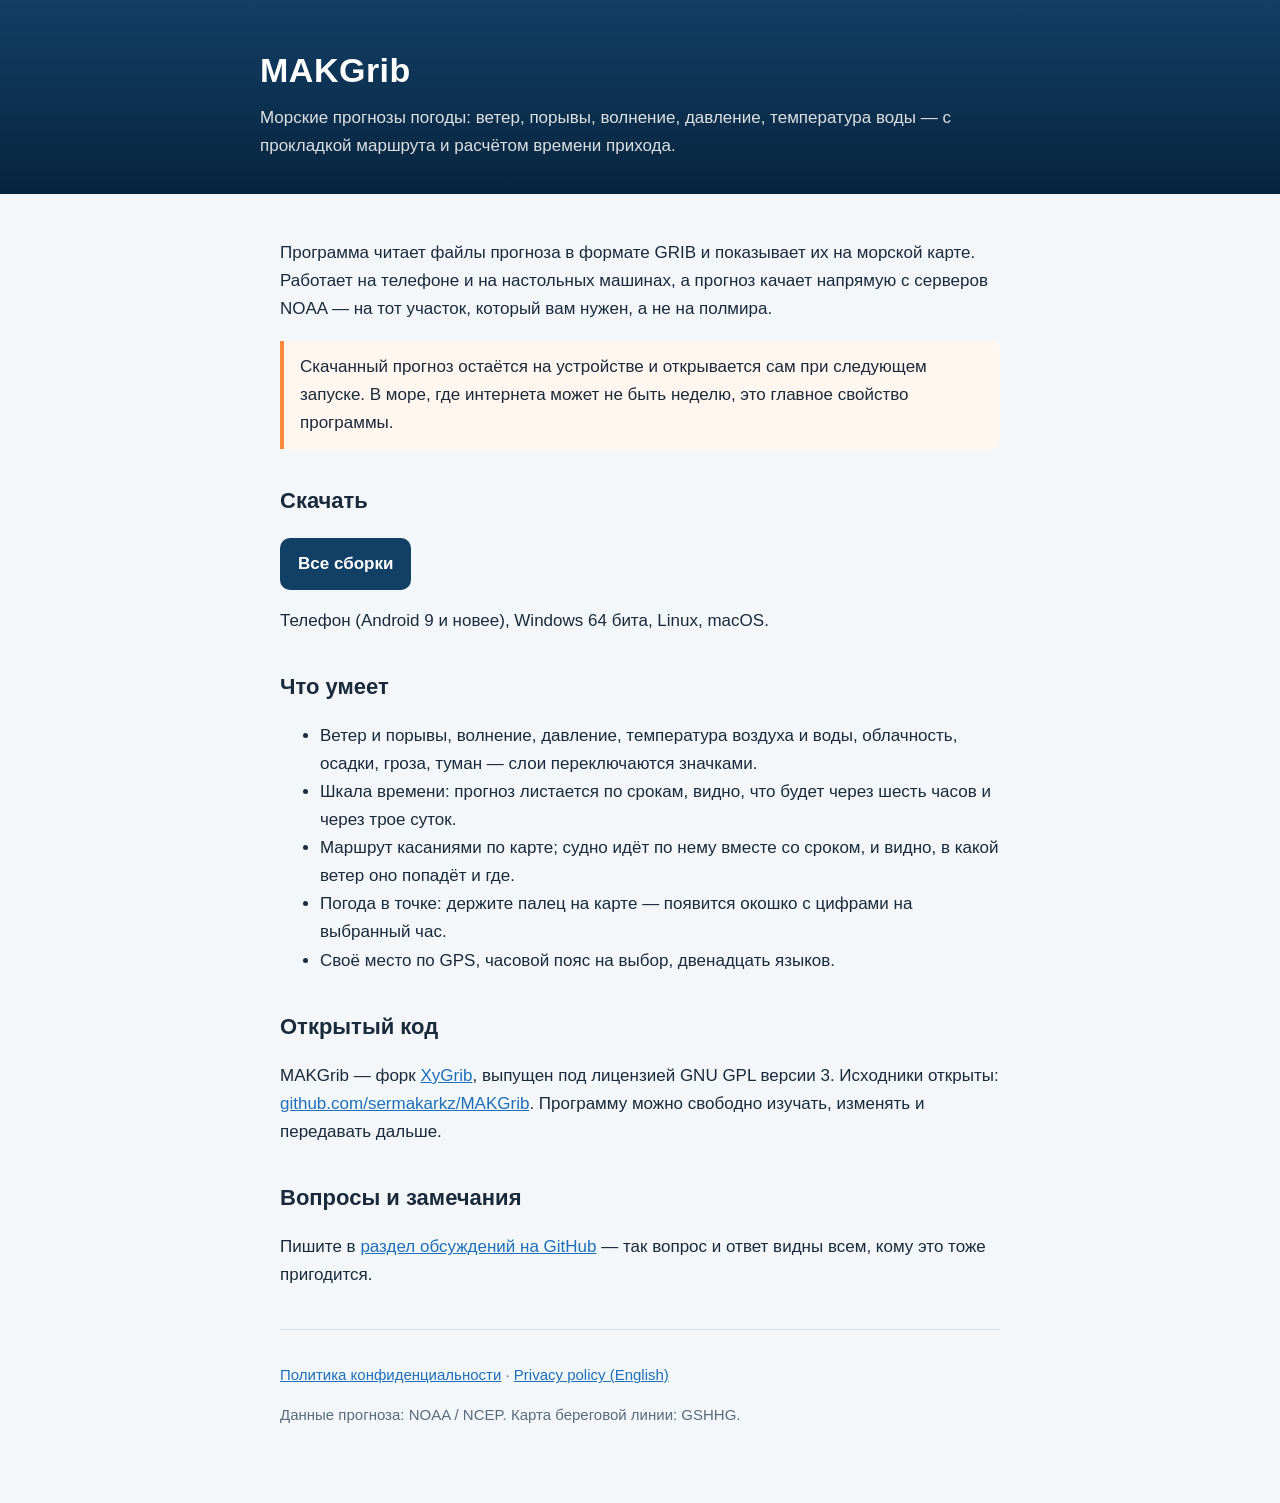
==== docs/index.html @ 4e9c271c "Имя пакета, страница проекта и политика конфиденциальности Имя пакета сменено с org.qtproject.exampl" ====
<!doctype html>
<html lang="ru">
<meta charset="utf-8">
<meta name="viewport" content="width=device-width, initial-scale=1">
<title>MAKGrib — морские прогнозы погоды</title>
<link rel="stylesheet" href="style.css">

<header><div class="in">
  <h1>MAKGrib</h1>
  <p>Морские прогнозы погоды: ветер, порывы, волнение, давление,
     температура воды — с прокладкой маршрута и расчётом времени прихода.</p>
</div></header>

<main>
  <p>Программа читает файлы прогноза в формате GRIB и показывает их на
     морской карте. Работает на телефоне и на настольных машинах, а
     прогноз качает напрямую с серверов NOAA — на тот участок, который
     вам нужен, а не на полмира.</p>

  <div class="note">
    Скачанный прогноз остаётся на устройстве и открывается сам при
    следующем запуске. В море, где интернета может не быть неделю, это
    главное свойство программы.
  </div>

  <h2>Скачать</h2>
  <div class="dl">
    <a href="https://github.com/sermakarkz/MAKGrib/releases">Все сборки</a>
  </div>
  <p>Телефон (Android 9 и новее), Windows 64 бита, Linux, macOS.</p>

  <h2>Что умеет</h2>
  <ul>
    <li>Ветер и порывы, волнение, давление, температура воздуха и воды,
        облачность, осадки, гроза, туман — слои переключаются значками.</li>
    <li>Шкала времени: прогноз листается по срокам, видно, что будет
        через шесть часов и через трое суток.</li>
    <li>Маршрут касаниями по карте; судно идёт по нему вместе со сроком,
        и видно, в какой ветер оно попадёт и где.</li>
    <li>Погода в точке: держите палец на карте — появится окошко с
        цифрами на выбранный час.</li>
    <li>Своё место по GPS, часовой пояс на выбор, двенадцать языков.</li>
  </ul>

  <h2>Открытый код</h2>
  <p>MAKGrib — форк <a href="https://github.com/opengribs/XyGrib">XyGrib</a>,
     выпущен под лицензией GNU GPL версии 3. Исходники открыты:
     <a href="https://github.com/sermakarkz/MAKGrib">github.com/sermakarkz/MAKGrib</a>.
     Программу можно свободно изучать, изменять и передавать дальше.</p>

  <h2>Вопросы и замечания</h2>
  <p>Пишите в <a href="https://github.com/sermakarkz/MAKGrib/issues">раздел
     обсуждений на GitHub</a> — так вопрос и ответ видны всем, кому это
     тоже пригодится.</p>

  <footer>
    <p><a href="privacy.html">Политика конфиденциальности</a> ·
       <a href="privacy-en.html">Privacy policy (English)</a></p>
    <p>Данные прогноза: NOAA / NCEP. Карта береговой линии: GSHHG.</p>
  </footer>
</main>
---- docs/style.css ----
/* Общий вид страниц проекта: цвета сняты со значка — море и ветер. */
:root {
  --sea: #123f66; --deep: #08243d; --ink: #1a2a3a; --paper: #f4f7fa;
  --wind: #ff8a3d; --line: #d2dfec;
}
* { box-sizing: border-box; }
body {
  margin: 0; background: var(--paper); color: var(--ink);
  font: 17px/1.65 -apple-system, "Segoe UI", Roboto, "Liberation Sans", sans-serif;
}
header {
  background: linear-gradient(180deg, var(--sea), var(--deep));
  color: #fff; padding: 42px 20px 34px;
}
header .in, main { max-width: 760px; margin: 0 auto; }
header h1 { margin: 0 0 6px; font-size: 34px; letter-spacing: .5px; }
header p { margin: 0; opacity: .85; }
main { padding: 28px 20px 60px; }
h2 { margin: 34px 0 10px; font-size: 22px; }
h3 { margin: 24px 0 6px; font-size: 18px; }
a { color: #1d6fb8; }
code { background: #e7eef5; padding: 1px 5px; border-radius: 4px; font-size: 15px; }
.note {
  border-left: 4px solid var(--wind); background: #fff6ef;
  padding: 12px 16px; margin: 18px 0; border-radius: 0 8px 8px 0;
}
.dl { display: flex; flex-wrap: wrap; gap: 10px; margin: 18px 0 6px; }
.dl a {
  display: block; padding: 12px 18px; background: var(--sea); color: #fff;
  text-decoration: none; border-radius: 10px; font-weight: 600;
}
table { border-collapse: collapse; width: 100%; margin: 14px 0; }
td, th { border-bottom: 1px solid var(--line); padding: 8px 6px; text-align: left; }
footer {
  border-top: 1px solid var(--line); margin-top: 40px; padding-top: 18px;
  font-size: 15px; color: #5a6b7c;
}
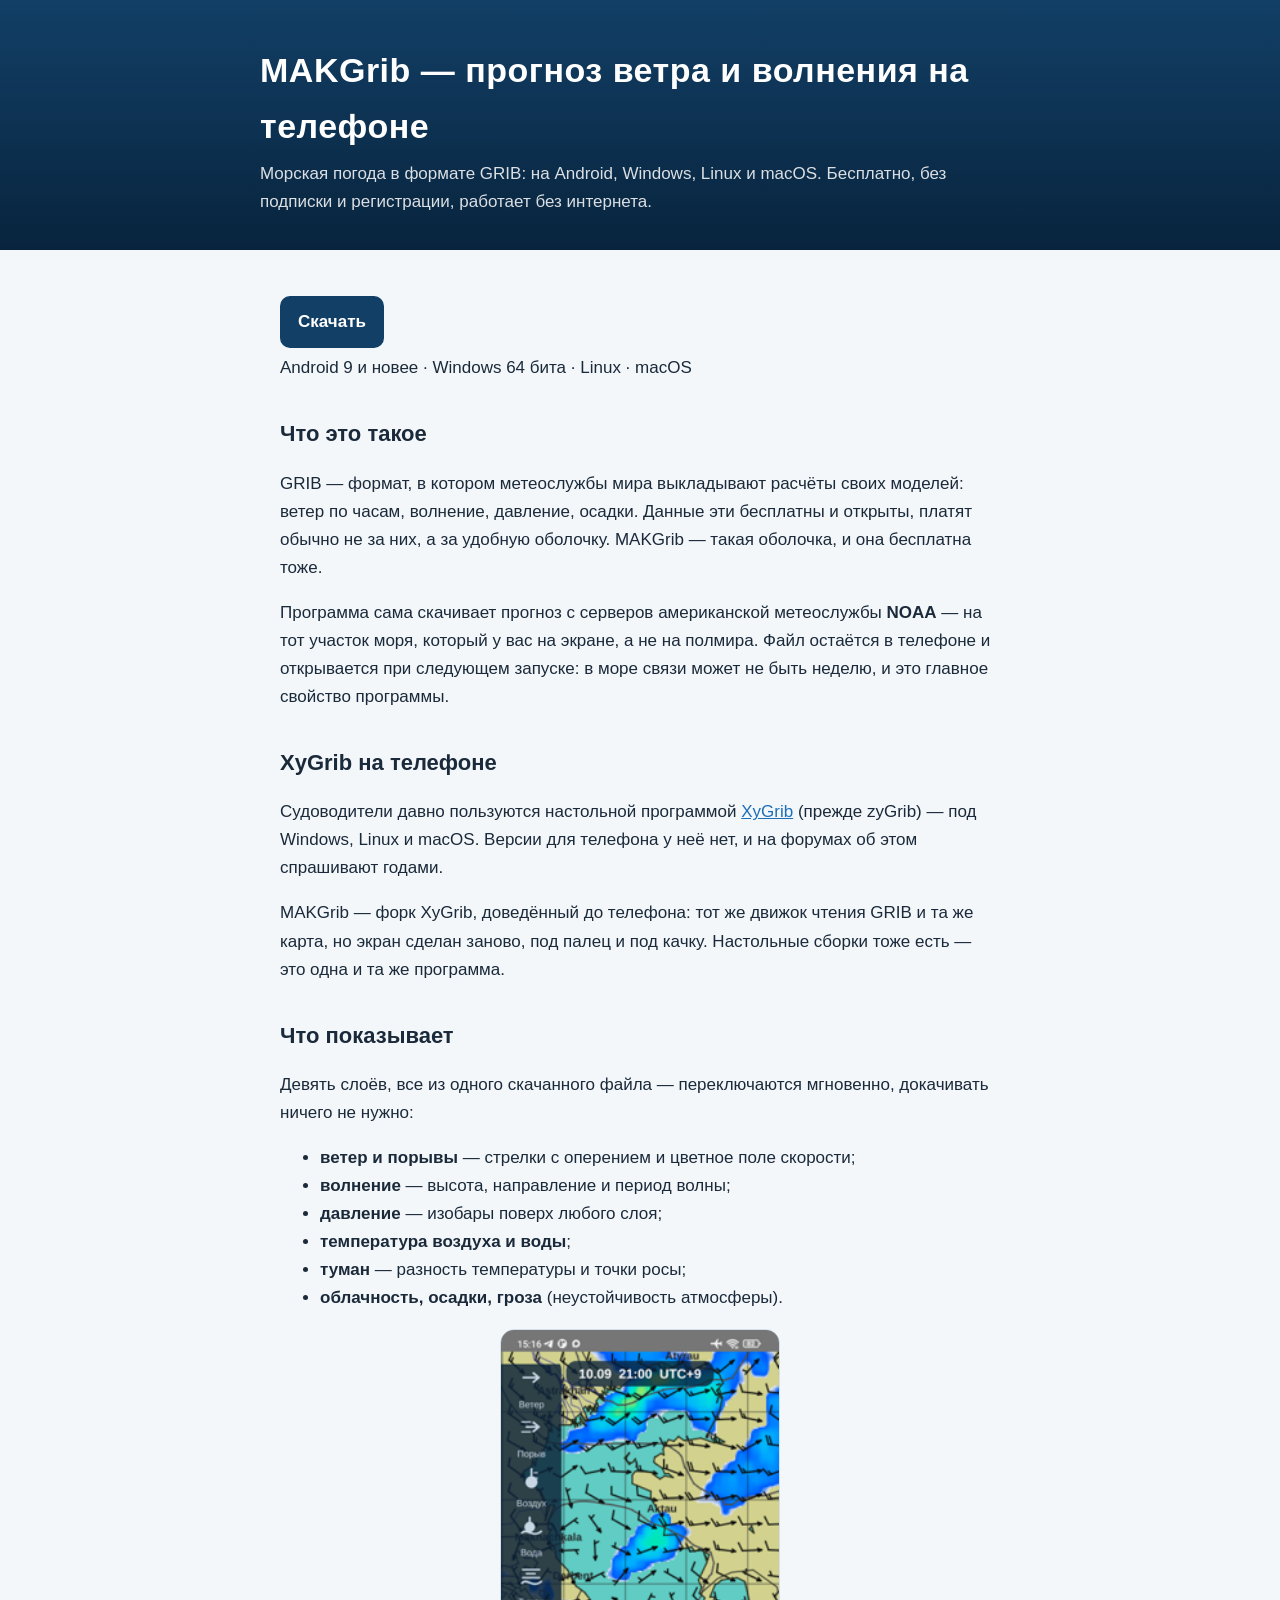
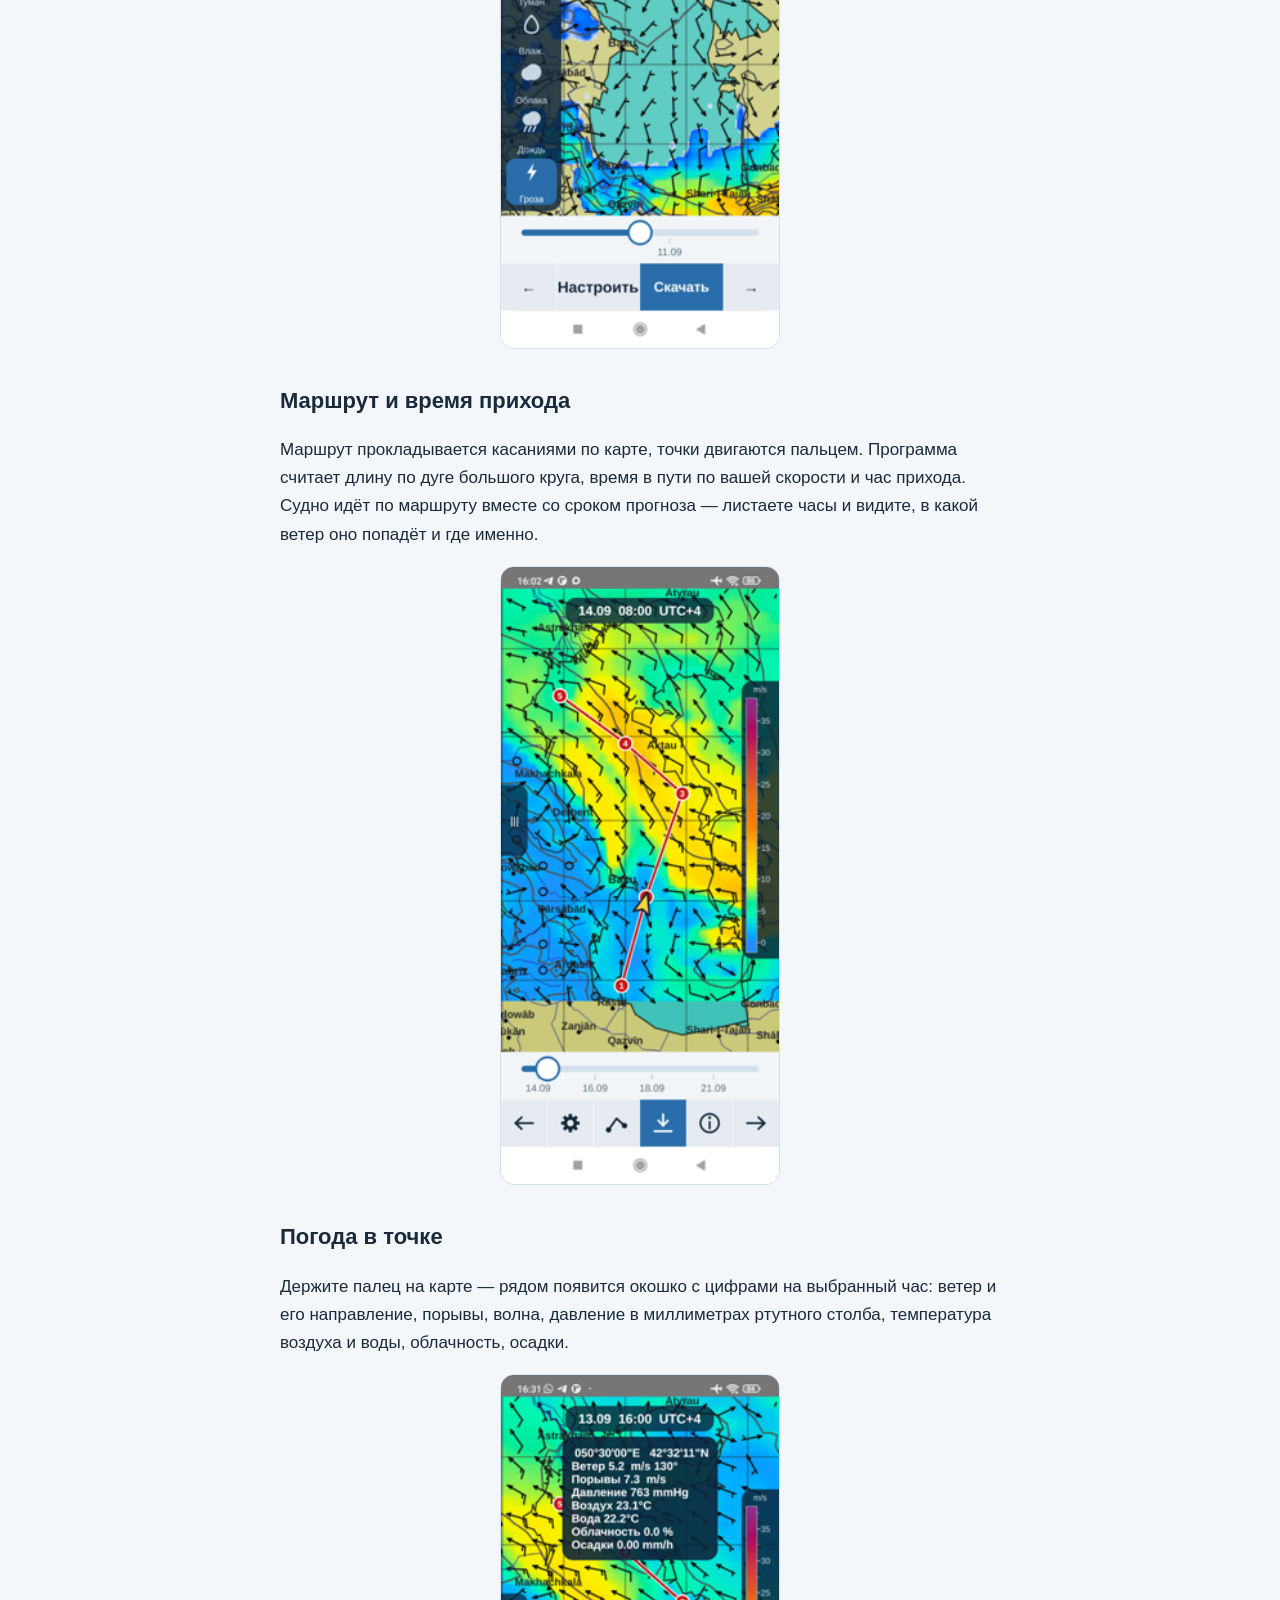
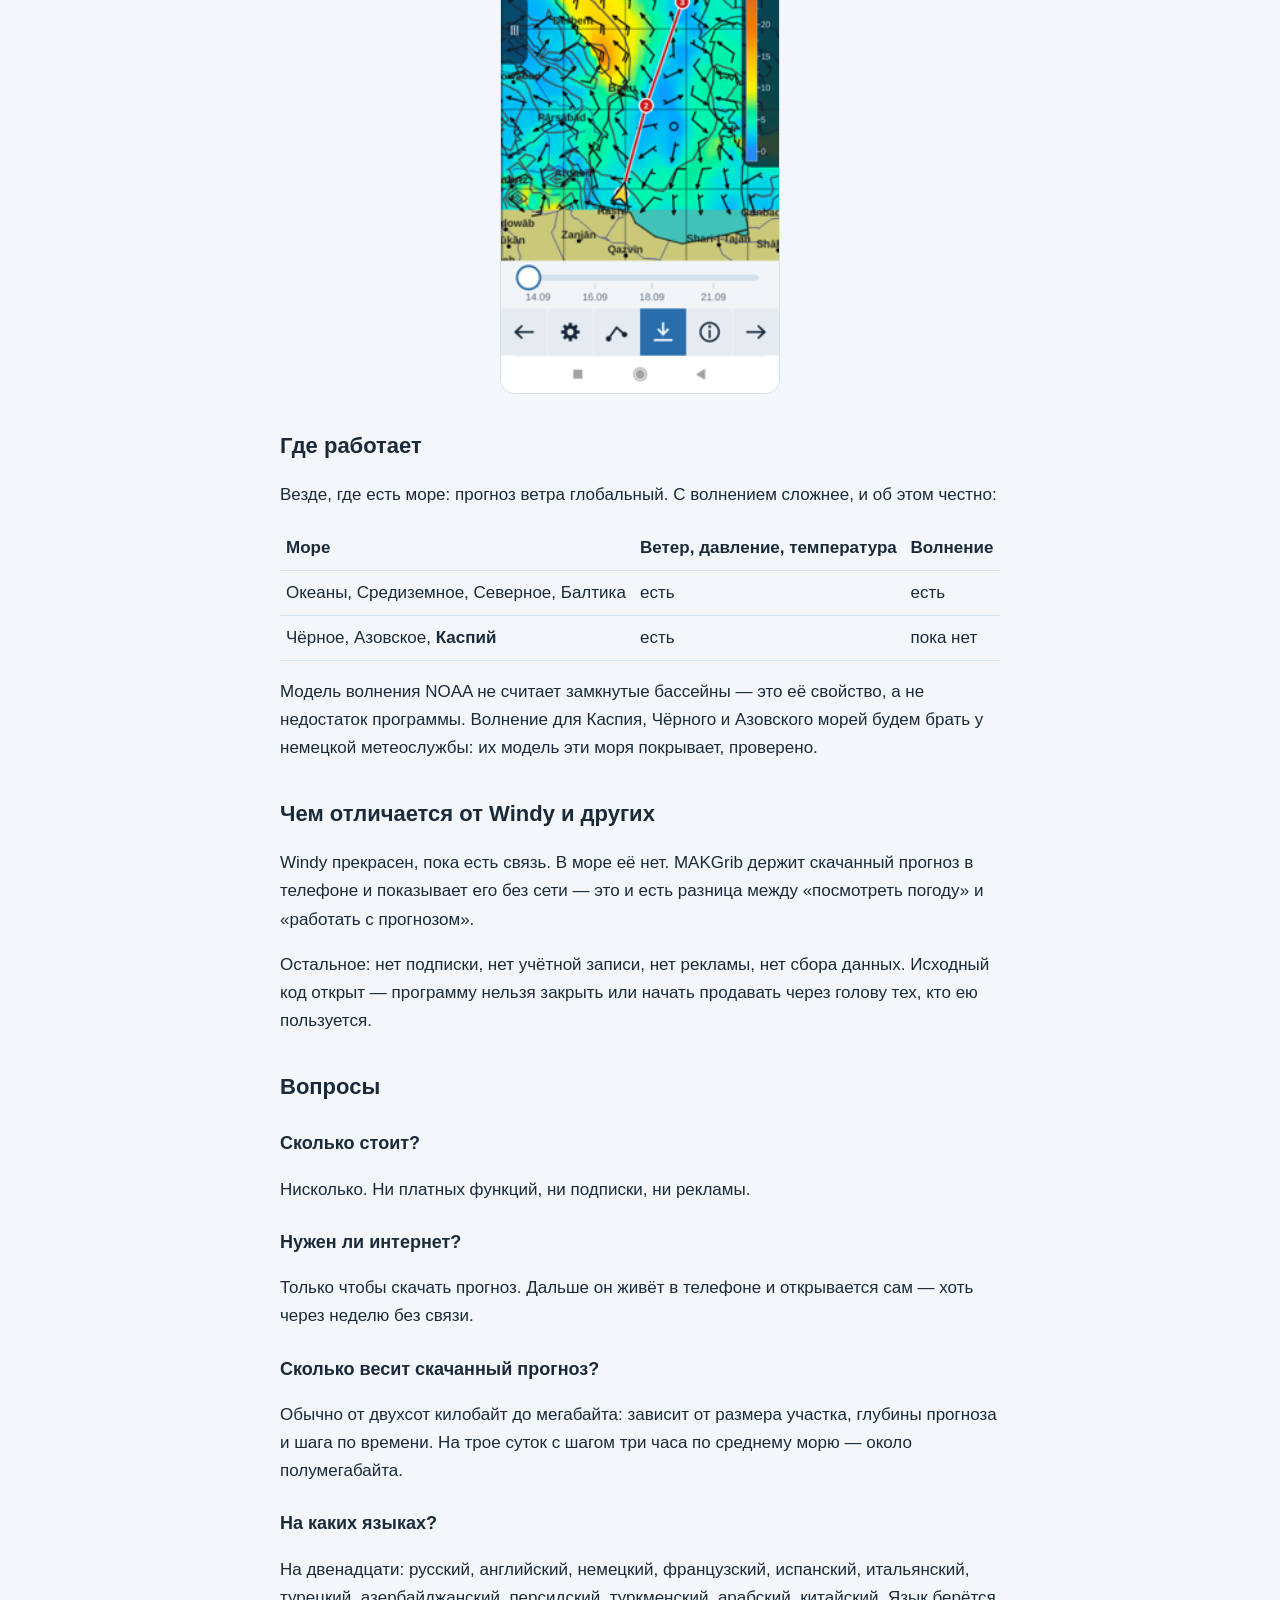
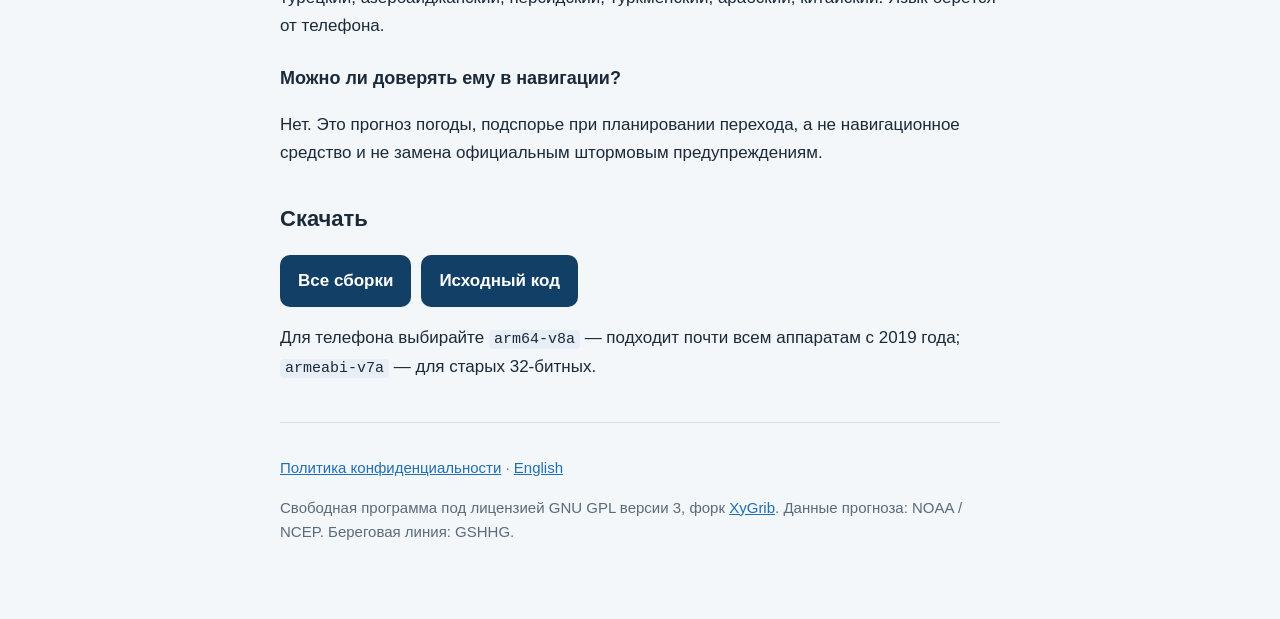
==== commit e6dd5866: "Страница проекта: содержание под запросы, разметка для поисковиков Прежняя страница была в десять ст" ====
--- a/docs/index.html
+++ b/docs/index.html
@@ -2,60 +2,163 @@
 <html lang="ru">
 <meta charset="utf-8">
 <meta name="viewport" content="width=device-width, initial-scale=1">
-<title>MAKGrib — морские прогнозы погоды</title>
+<title>MAKGrib — GRIB на телефоне: прогноз ветра и волнения для моря</title>
+<meta name="description" content="Бесплатное приложение для просмотра морских прогнозов GRIB на Android, Windows, Linux и macOS: ветер, порывы, волнение, давление, температура воды. Работает без интернета, без подписки и регистрации. XyGrib на телефоне.">
+<link rel="canonical" href="https://sermakarkz.github.io/MAKGrib/">
+<link rel="alternate" hreflang="ru" href="https://sermakarkz.github.io/MAKGrib/">
+<link rel="alternate" hreflang="en" href="https://sermakarkz.github.io/MAKGrib/index-en.html">
+<link rel="alternate" hreflang="x-default" href="https://sermakarkz.github.io/MAKGrib/">
+<meta property="og:title" content="MAKGrib — GRIB на телефоне: прогноз ветра и волнения">
+<meta property="og:description" content="Морские прогнозы на Android и компьютере. Бесплатно, без подписки, работает без интернета.">
+<meta property="og:type" content="website">
+<meta property="og:url" content="https://sermakarkz.github.io/MAKGrib/">
+<meta property="og:image" content="https://sermakarkz.github.io/MAKGrib/img/route.png">
 <link rel="stylesheet" href="style.css">
 
+<script type="application/ld+json">
+{
+  "@context": "https://schema.org",
+  "@type": "SoftwareApplication",
+  "name": "MAKGrib",
+  "applicationCategory": "TravelApplication",
+  "operatingSystem": "Android 9+, Windows, Linux, macOS",
+  "description": "Просмотр морских прогнозов погоды в формате GRIB: ветер, порывы, волнение, давление, температура воды. Прокладка маршрута с расчётом времени прихода. Работает без интернета.",
+  "url": "https://sermakarkz.github.io/MAKGrib/",
+  "downloadUrl": "https://github.com/sermakarkz/MAKGrib/releases",
+  "license": "https://www.gnu.org/licenses/gpl-3.0.html",
+  "isAccessibleForFree": true,
+  "offers": { "@type": "Offer", "price": "0", "priceCurrency": "USD" },
+  "inLanguage": ["ru","en","de","fr","es","it","tr","az","fa","tk","ar","zh"]
+}
+</script>
+
 <header><div class="in">
-  <h1>MAKGrib</h1>
-  <p>Морские прогнозы погоды: ветер, порывы, волнение, давление,
-     температура воды — с прокладкой маршрута и расчётом времени прихода.</p>
+  <h1>MAKGrib — прогноз ветра и волнения на телефоне</h1>
+  <p>Морская погода в формате GRIB: на Android, Windows, Linux и macOS.
+     Бесплатно, без подписки и регистрации, работает без интернета.</p>
 </div></header>
 
 <main>
-  <p>Программа читает файлы прогноза в формате GRIB и показывает их на
-     морской карте. Работает на телефоне и на настольных машинах, а
-     прогноз качает напрямую с серверов NOAA — на тот участок, который
-     вам нужен, а не на полмира.</p>
+  <div class="dl">
+    <a href="https://github.com/sermakarkz/MAKGrib/releases/latest">Скачать</a>
+  </div>
+  <p style="margin-top:6px">Android 9 и новее · Windows 64 бита · Linux · macOS</p>
 
-  <div class="note">
-    Скачанный прогноз остаётся на устройстве и открывается сам при
-    следующем запуске. В море, где интернета может не быть неделю, это
-    главное свойство программы.
-  </div>
+  <h2>Что это такое</h2>
+  <p>GRIB — формат, в котором метеослужбы мира выкладывают расчёты своих
+     моделей: ветер по часам, волнение, давление, осадки. Данные эти
+     бесплатны и открыты, платят обычно не за них, а за удобную оболочку.
+     MAKGrib — такая оболочка, и она бесплатна тоже.</p>
+  <p>Программа сама скачивает прогноз с серверов американской
+     метеослужбы <b>NOAA</b> — на тот участок моря, который у вас на
+     экране, а не на полмира. Файл остаётся в телефоне и открывается при
+     следующем запуске: в море связи может не быть неделю, и это главное
+     свойство программы.</p>
+
+  <h2>XyGrib на телефоне</h2>
+  <p>Судоводители давно пользуются настольной программой
+     <a href="https://opengribs.org/en/xygrib">XyGrib</a> (прежде zyGrib) —
+     под Windows, Linux и macOS. Версии для телефона у неё нет, и на
+     форумах об этом спрашивают годами.</p>
+  <p>MAKGrib — форк XyGrib, доведённый до телефона: тот же движок чтения
+     GRIB и та же карта, но экран сделан заново, под палец и под качку.
+     Настольные сборки тоже есть — это одна и та же программа.</p>
+
+  <h2>Что показывает</h2>
+  <p>Девять слоёв, все из одного скачанного файла — переключаются
+     мгновенно, докачивать ничего не нужно:</p>
+  <ul>
+    <li><b>ветер и порывы</b> — стрелки с оперением и цветное поле скорости;</li>
+    <li><b>волнение</b> — высота, направление и период волны;</li>
+    <li><b>давление</b> — изобары поверх любого слоя;</li>
+    <li><b>температура воздуха и воды</b>;</li>
+    <li><b>туман</b> — разность температуры и точки росы;</li>
+    <li><b>облачность, осадки, гроза</b> (неустойчивость атмосферы).</li>
+  </ul>
+  <p><img src="img/layers.png" alt="Выбор слоёв прогноза значками в приложении MAKGrib" loading="lazy"></p>
+
+  <h2>Маршрут и время прихода</h2>
+  <p>Маршрут прокладывается касаниями по карте, точки двигаются пальцем.
+     Программа считает длину по дуге большого круга, время в пути по
+     вашей скорости и час прихода. Судно идёт по маршруту вместе со
+     сроком прогноза — листаете часы и видите, в какой ветер оно попадёт
+     и где именно.</p>
+  <p><img src="img/route.png" alt="Маршрут судна на карте ветра с расчётом времени прихода" loading="lazy"></p>
+
+  <h2>Погода в точке</h2>
+  <p>Держите палец на карте — рядом появится окошко с цифрами на
+     выбранный час: ветер и его направление, порывы, волна, давление в
+     миллиметрах ртутного столба, температура воздуха и воды,
+     облачность, осадки.</p>
+  <p><img src="img/point.png" alt="Окно с прогнозом погоды в выбранной точке моря" loading="lazy"></p>
+
+  <h2>Где работает</h2>
+  <p>Везде, где есть море: прогноз ветра глобальный. С волнением сложнее,
+     и об этом честно:</p>
+  <table>
+    <tr><th>Море</th><th>Ветер, давление, температура</th><th>Волнение</th></tr>
+    <tr><td>Океаны, Средиземное, Северное, Балтика</td><td>есть</td><td>есть</td></tr>
+    <tr><td>Чёрное, Азовское, <b>Каспий</b></td><td>есть</td><td>пока нет</td></tr>
+  </table>
+  <p>Модель волнения NOAA не считает замкнутые бассейны — это её
+     свойство, а не недостаток программы. Волнение для Каспия, Чёрного и
+     Азовского морей будем брать у немецкой метеослужбы: их модель эти
+     моря покрывает, проверено.</p>
+
+  <h2>Чем отличается от Windy и других</h2>
+  <p>Windy прекрасен, пока есть связь. В море её нет. MAKGrib держит
+     скачанный прогноз в телефоне и показывает его без сети — это и есть
+     разница между «посмотреть погоду» и «работать с прогнозом».</p>
+  <p>Остальное: нет подписки, нет учётной записи, нет рекламы, нет сбора
+     данных. Исходный код открыт — программу нельзя закрыть или начать
+     продавать через голову тех, кто ею пользуется.</p>
+
+  <h2>Вопросы</h2>
+  <h3>Сколько стоит?</h3>
+  <p>Нисколько. Ни платных функций, ни подписки, ни рекламы.</p>
+  <h3>Нужен ли интернет?</h3>
+  <p>Только чтобы скачать прогноз. Дальше он живёт в телефоне и
+     открывается сам — хоть через неделю без связи.</p>
+  <h3>Сколько весит скачанный прогноз?</h3>
+  <p>Обычно от двухсот килобайт до мегабайта: зависит от размера участка,
+     глубины прогноза и шага по времени. На трое суток с шагом три часа
+     по среднему морю — около полумегабайта.</p>
+  <h3>На каких языках?</h3>
+  <p>На двенадцати: русский, английский, немецкий, французский,
+     испанский, итальянский, турецкий, азербайджанский, персидский,
+     туркменский, арабский, китайский. Язык берётся от телефона.</p>
+  <h3>Можно ли доверять ему в навигации?</h3>
+  <p>Нет. Это прогноз погоды, подспорье при планировании перехода, а не
+     навигационное средство и не замена официальным штормовым
+     предупреждениям.</p>
 
   <h2>Скачать</h2>
   <div class="dl">
-    <a href="https://github.com/sermakarkz/MAKGrib/releases">Все сборки</a>
+    <a href="https://github.com/sermakarkz/MAKGrib/releases/latest">Все сборки</a>
+    <a href="https://github.com/sermakarkz/MAKGrib">Исходный код</a>
   </div>
-  <p>Телефон (Android 9 и новее), Windows 64 бита, Linux, macOS.</p>
-
-  <h2>Что умеет</h2>
-  <ul>
-    <li>Ветер и порывы, волнение, давление, температура воздуха и воды,
-        облачность, осадки, гроза, туман — слои переключаются значками.</li>
-    <li>Шкала времени: прогноз листается по срокам, видно, что будет
-        через шесть часов и через трое суток.</li>
-    <li>Маршрут касаниями по карте; судно идёт по нему вместе со сроком,
-        и видно, в какой ветер оно попадёт и где.</li>
-    <li>Погода в точке: держите палец на карте — появится окошко с
-        цифрами на выбранный час.</li>
-    <li>Своё место по GPS, часовой пояс на выбор, двенадцать языков.</li>
-  </ul>
-
-  <h2>Открытый код</h2>
-  <p>MAKGrib — форк <a href="https://github.com/opengribs/XyGrib">XyGrib</a>,
-     выпущен под лицензией GNU GPL версии 3. Исходники открыты:
-     <a href="https://github.com/sermakarkz/MAKGrib">github.com/sermakarkz/MAKGrib</a>.
-     Программу можно свободно изучать, изменять и передавать дальше.</p>
-
-  <h2>Вопросы и замечания</h2>
-  <p>Пишите в <a href="https://github.com/sermakarkz/MAKGrib/issues">раздел
-     обсуждений на GitHub</a> — так вопрос и ответ видны всем, кому это
-     тоже пригодится.</p>
+  <p>Для телефона выбирайте <code>arm64-v8a</code> — подходит почти всем
+     аппаратам с 2019 года; <code>armeabi-v7a</code> — для старых
+     32-битных.</p>
 
   <footer>
     <p><a href="privacy.html">Политика конфиденциальности</a> ·
-       <a href="privacy-en.html">Privacy policy (English)</a></p>
-    <p>Данные прогноза: NOAA / NCEP. Карта береговой линии: GSHHG.</p>
+       <a href="index-en.html">English</a></p>
+    <p>Свободная программа под лицензией GNU GPL версии 3, форк
+       <a href="https://github.com/opengribs/XyGrib">XyGrib</a>.
+       Данные прогноза: NOAA / NCEP. Береговая линия: GSHHG.</p>
   </footer>
 </main>
+
+<script type="application/ld+json">
+{
+  "@context": "https://schema.org",
+  "@type": "FAQPage",
+  "mainEntity": [
+    {"@type":"Question","name":"Сколько стоит MAKGrib?","acceptedAnswer":{"@type":"Answer","text":"Нисколько. Ни платных функций, ни подписки, ни рекламы."}},
+    {"@type":"Question","name":"Нужен ли интернет для прогноза?","acceptedAnswer":{"@type":"Answer","text":"Только чтобы скачать прогноз. Дальше он хранится в телефоне и открывается без связи."}},
+    {"@type":"Question","name":"Есть ли XyGrib для Android?","acceptedAnswer":{"@type":"Answer","text":"Официальной версии XyGrib для Android нет. MAKGrib — форк XyGrib с экраном, сделанным под телефон."}},
+    {"@type":"Question","name":"Показывает ли программа волнение на Каспии?","acceptedAnswer":{"@type":"Answer","text":"Пока нет: модель волнения NOAA не считает замкнутые бассейны. Ветер, давление и температура на Каспии есть."}}
+  ]
+}
+</script>
--- a/docs/style.css
+++ b/docs/style.css
@@ -35,3 +35,10 @@
   border-top: 1px solid var(--line); margin-top: 40px; padding-top: 18px;
   font-size: 15px; color: #5a6b7c;
 }
+
+/* Снимки экрана: узкие, с рамкой, по центру — телефонный снимок в
+   полную ширину страницы выглядит нелепо. */
+main img {
+  display: block; margin: 8px auto; max-width: 280px; width: 100%;
+  border: 1px solid var(--line); border-radius: 14px;
+}
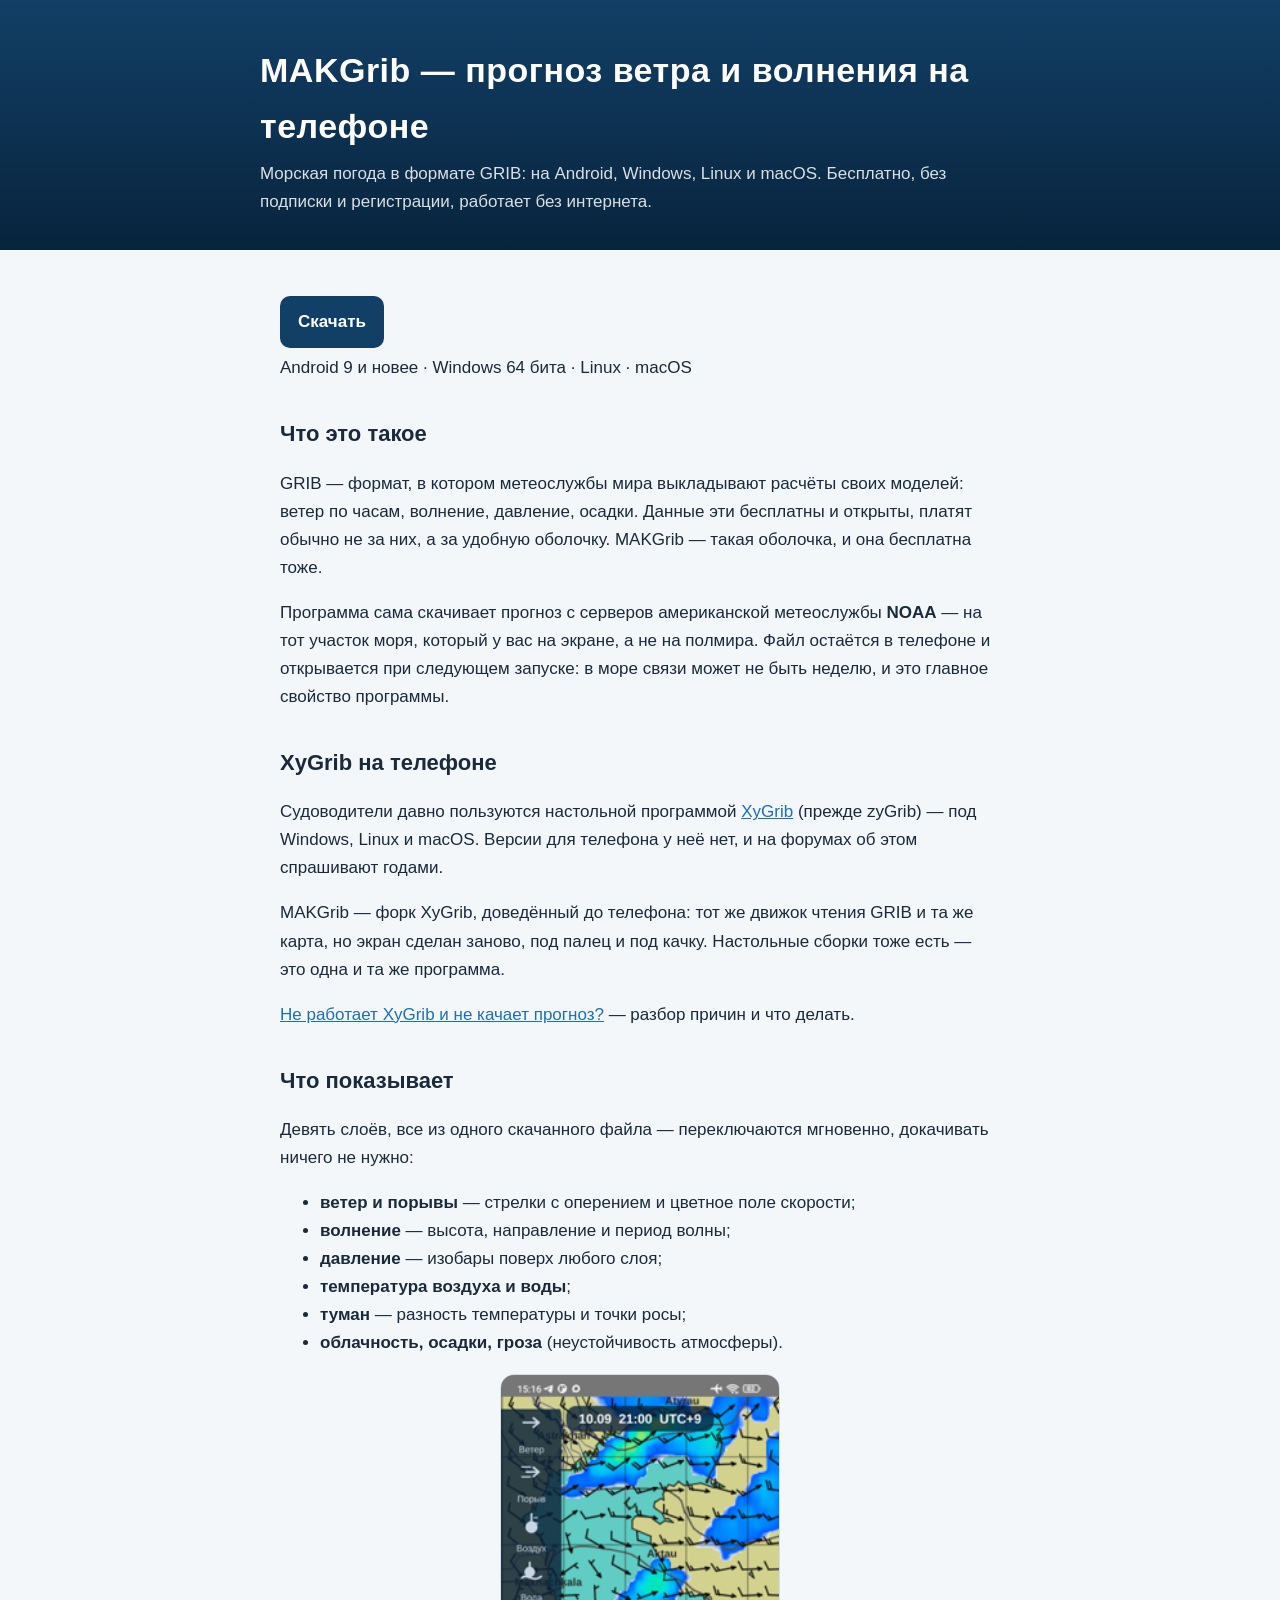
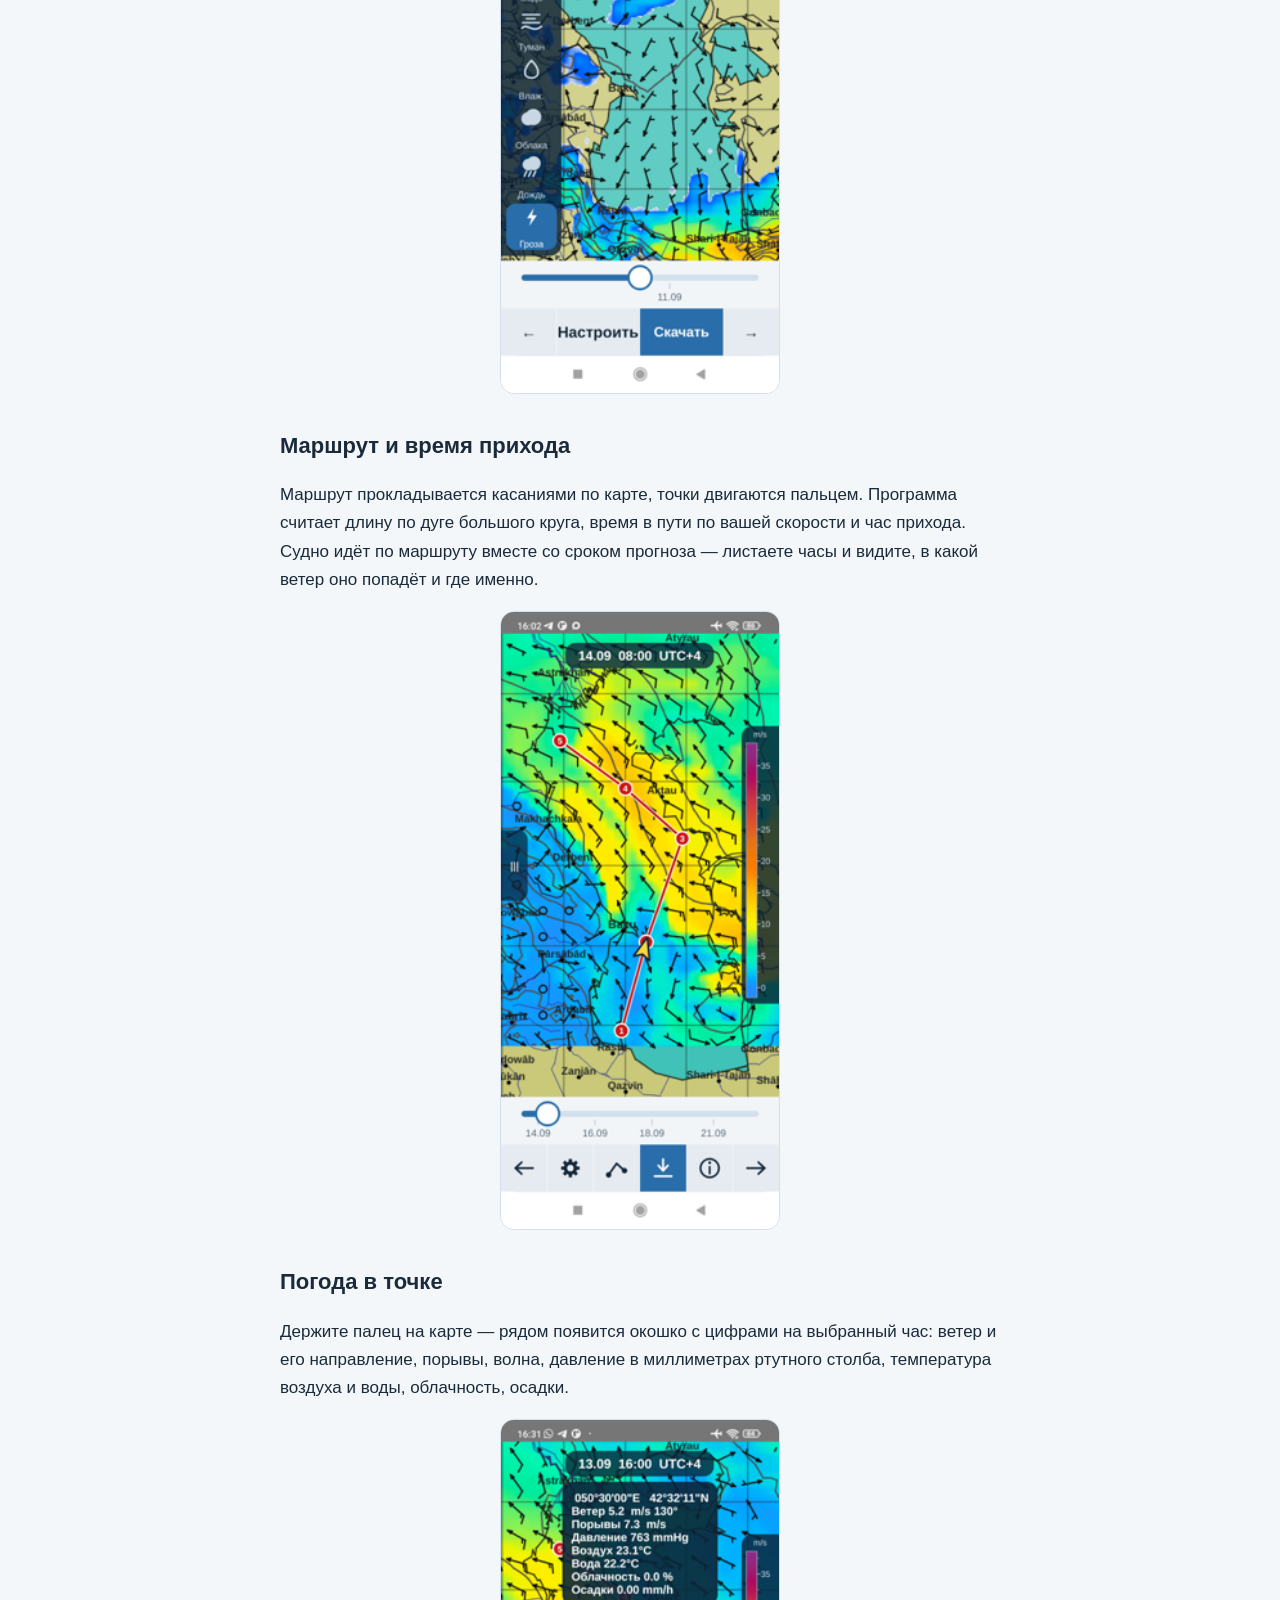
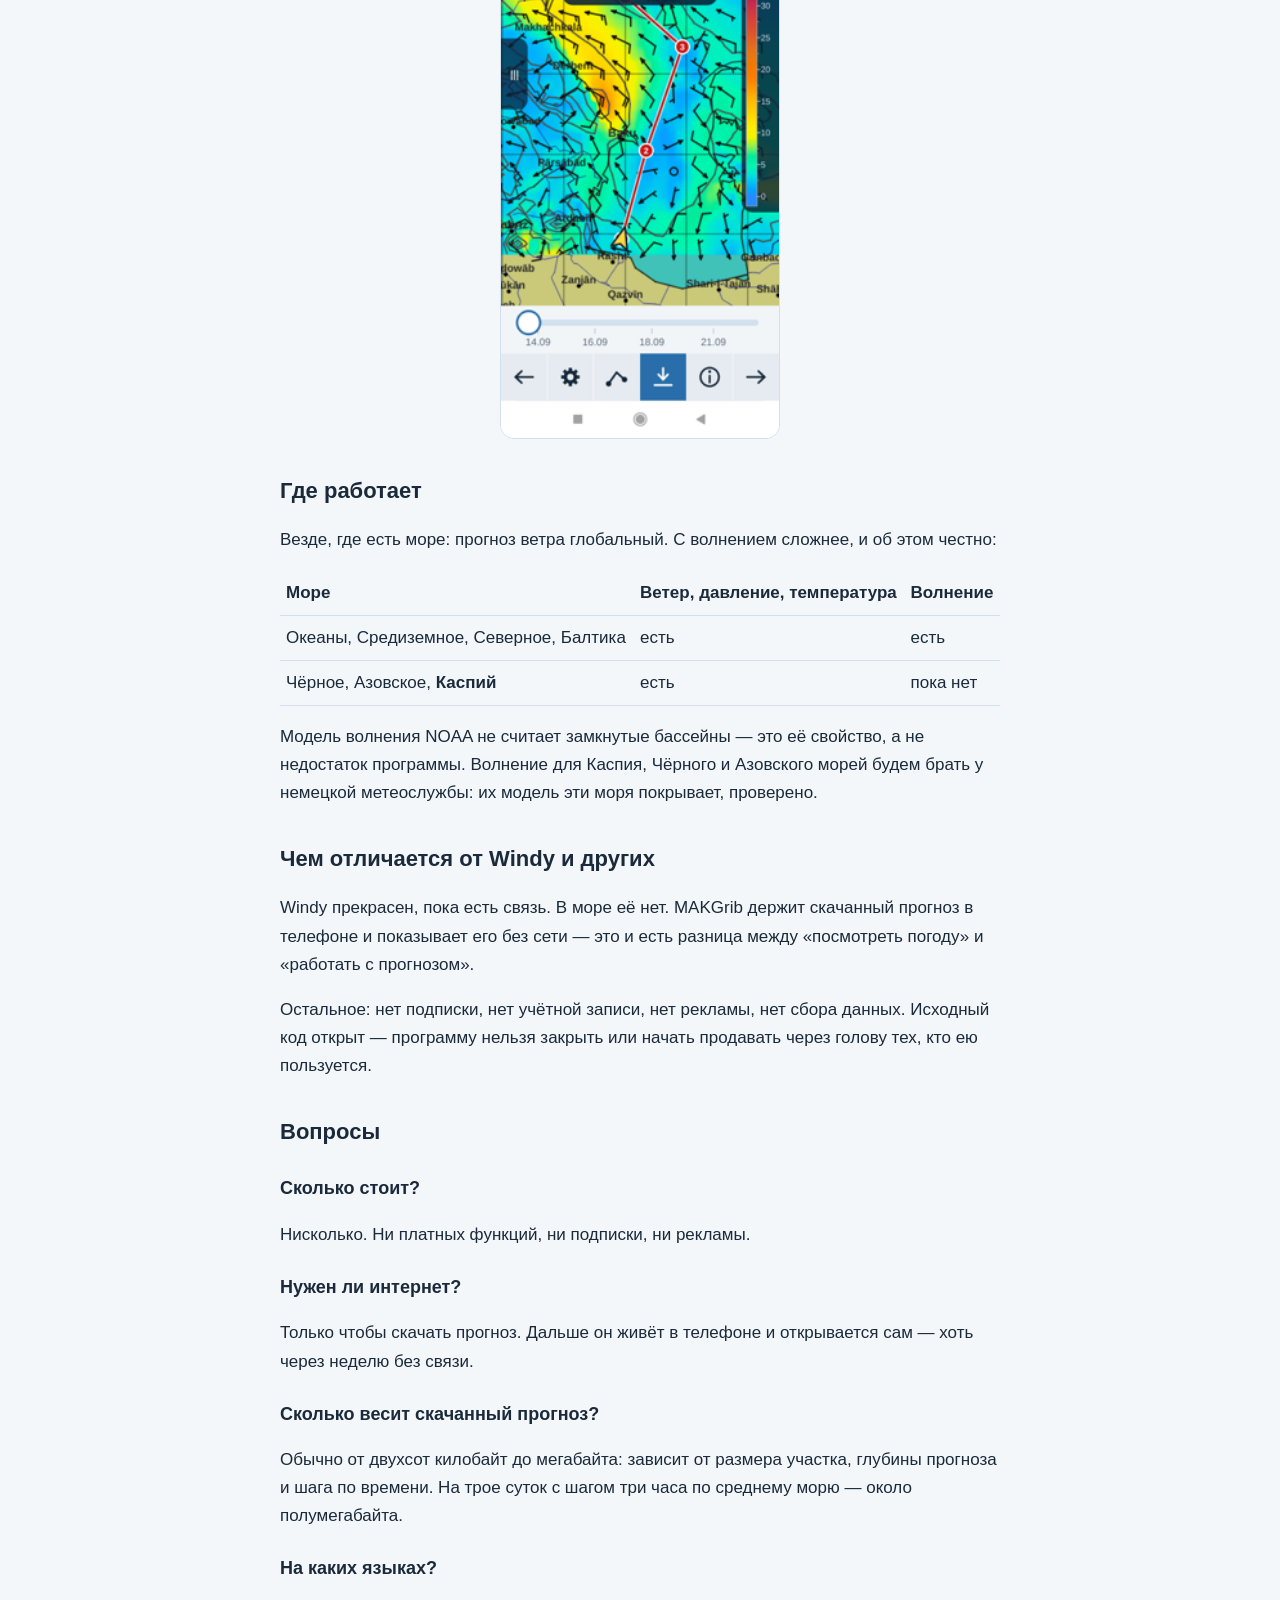
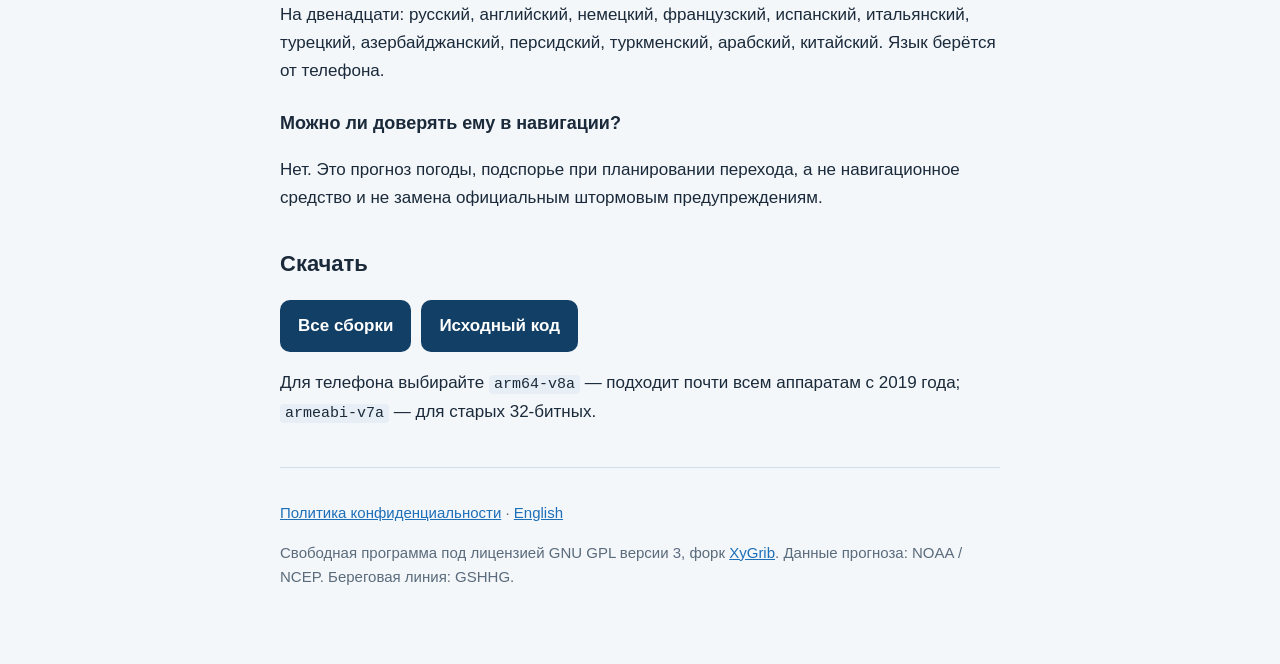
==== commit b2305cf6: "Страница «XyGrib не работает» — под то, что люди действительно ищут Частотности из Вордстата перевер" ====
--- a/docs/index.html
+++ b/docs/index.html
@@ -63,6 +63,9 @@
   <p>MAKGrib — форк XyGrib, доведённый до телефона: тот же движок чтения
      GRIB и та же карта, но экран сделан заново, под палец и под качку.
      Настольные сборки тоже есть — это одна и та же программа.</p>
+
+  <p><a href="xygrib.html">Не работает XyGrib и не качает прогноз?</a> —
+     разбор причин и что делать.</p>
 
   <h2>Что показывает</h2>
   <p>Девять слоёв, все из одного скачанного файла — переключаются
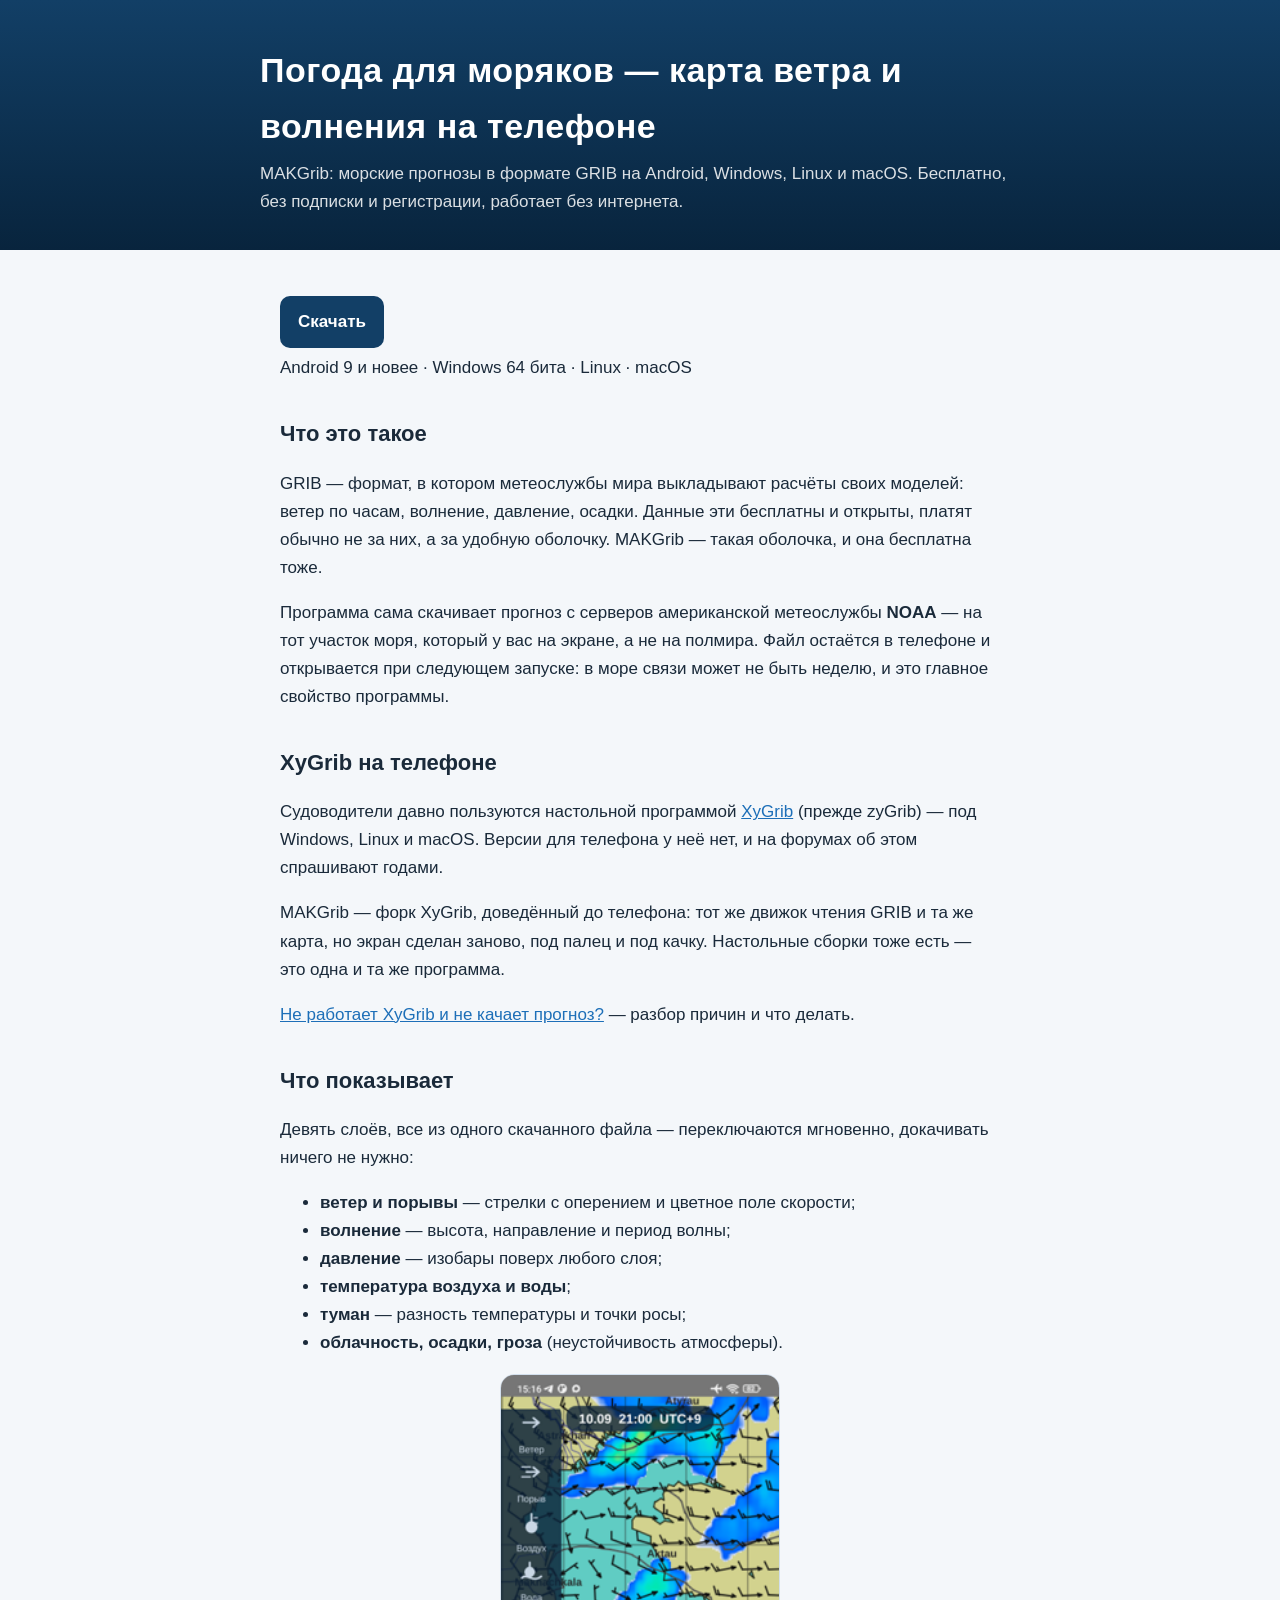
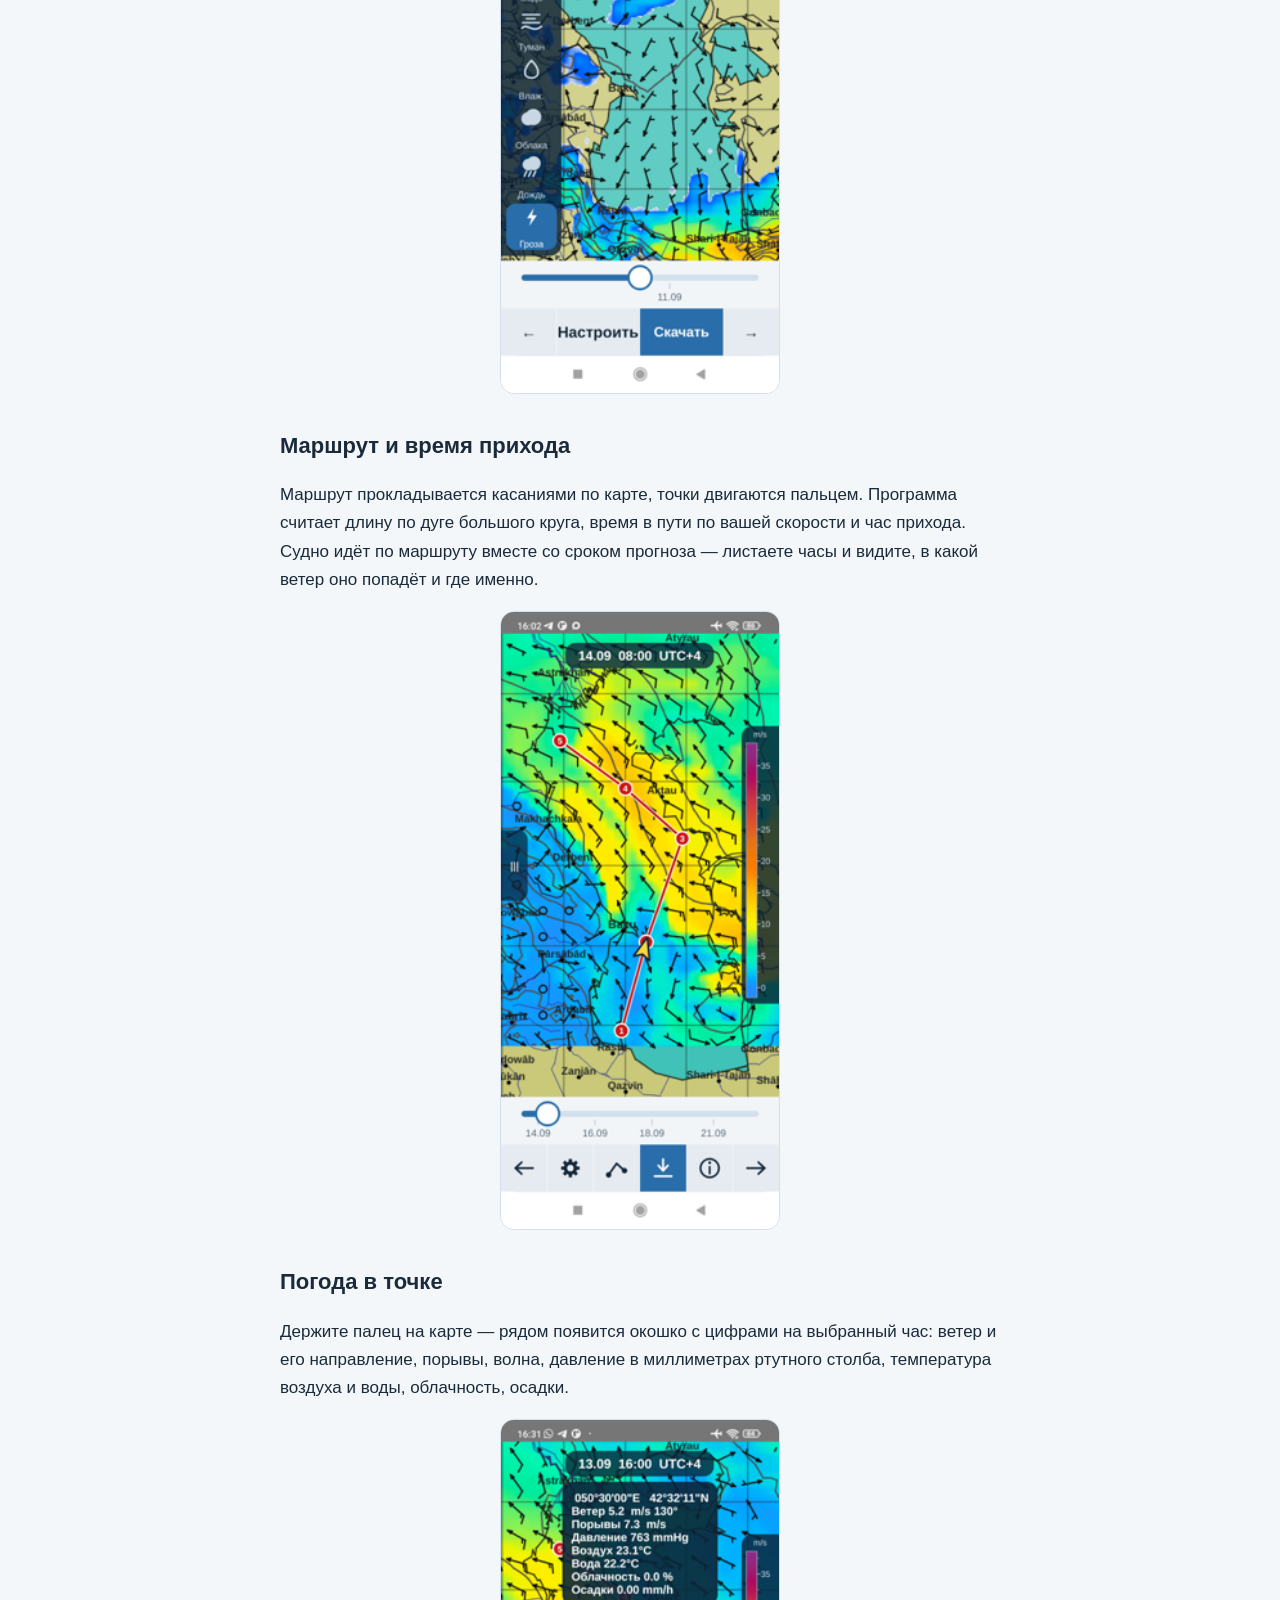
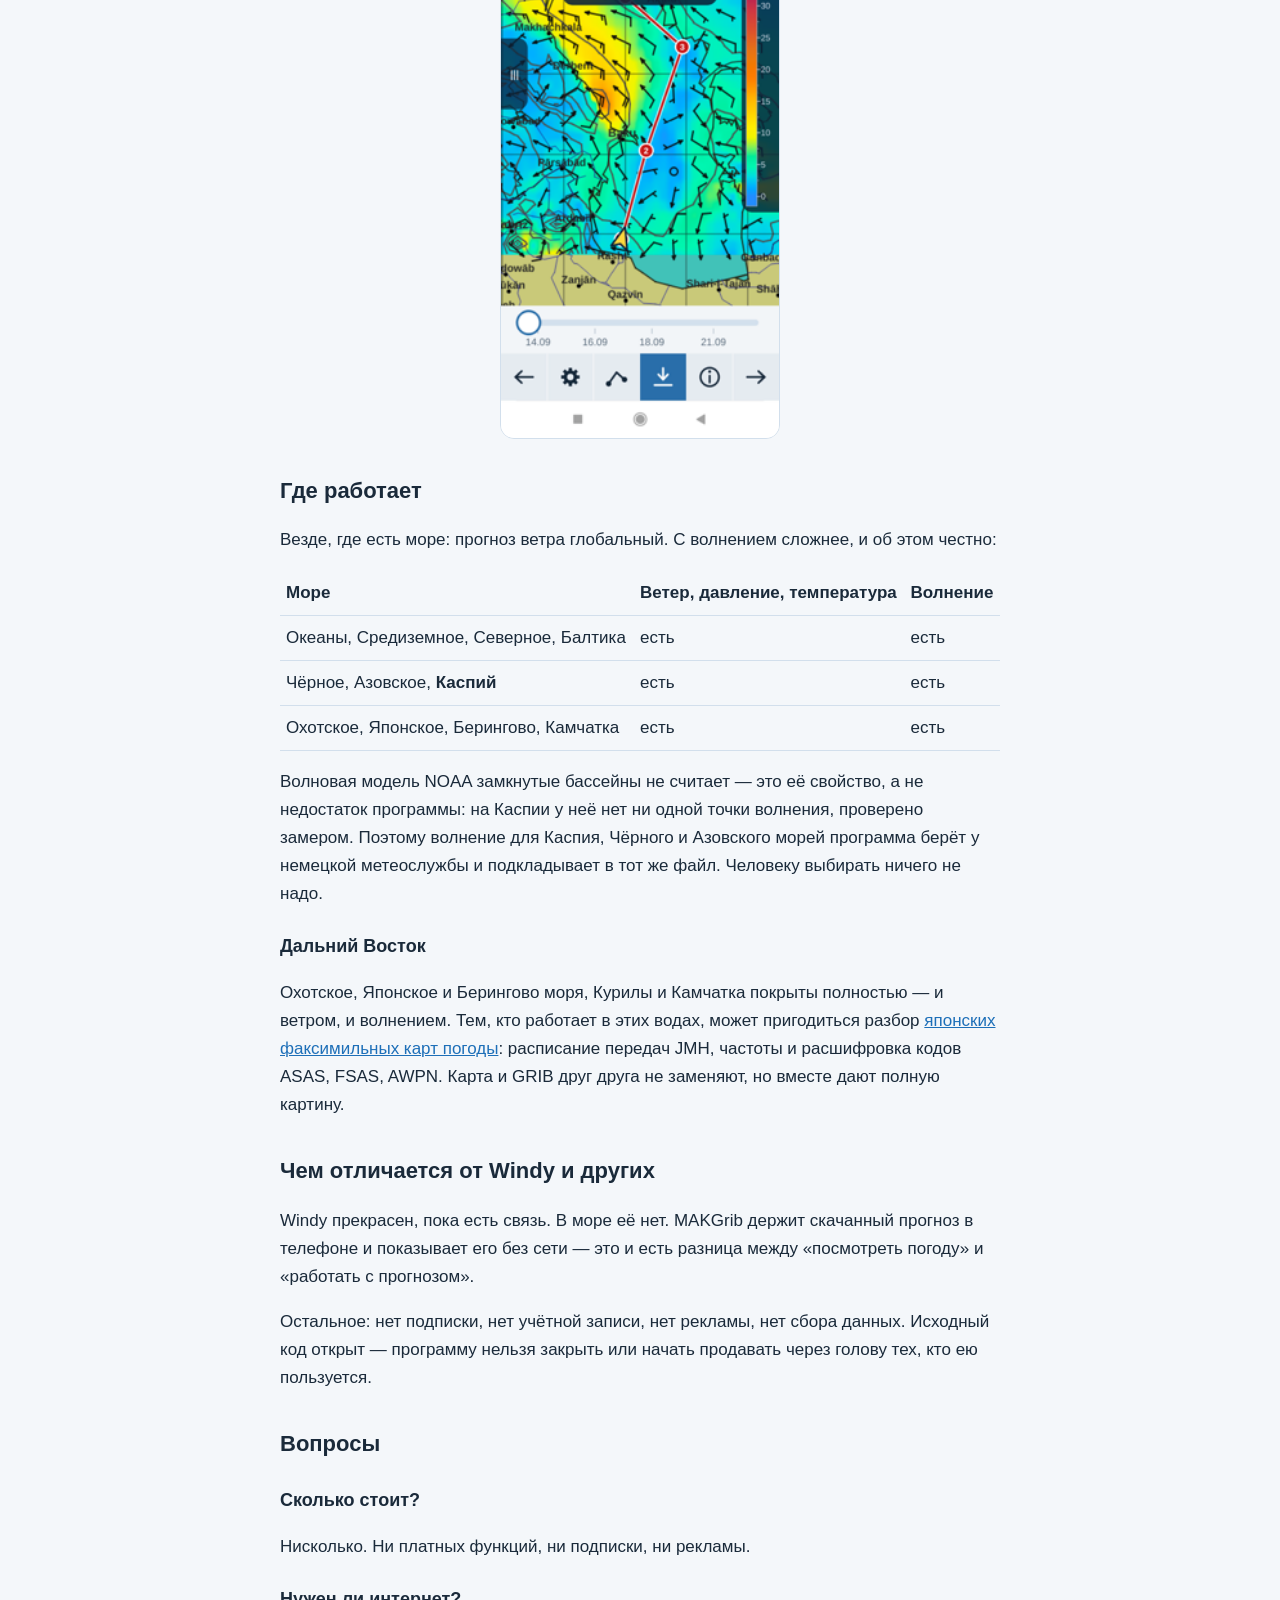
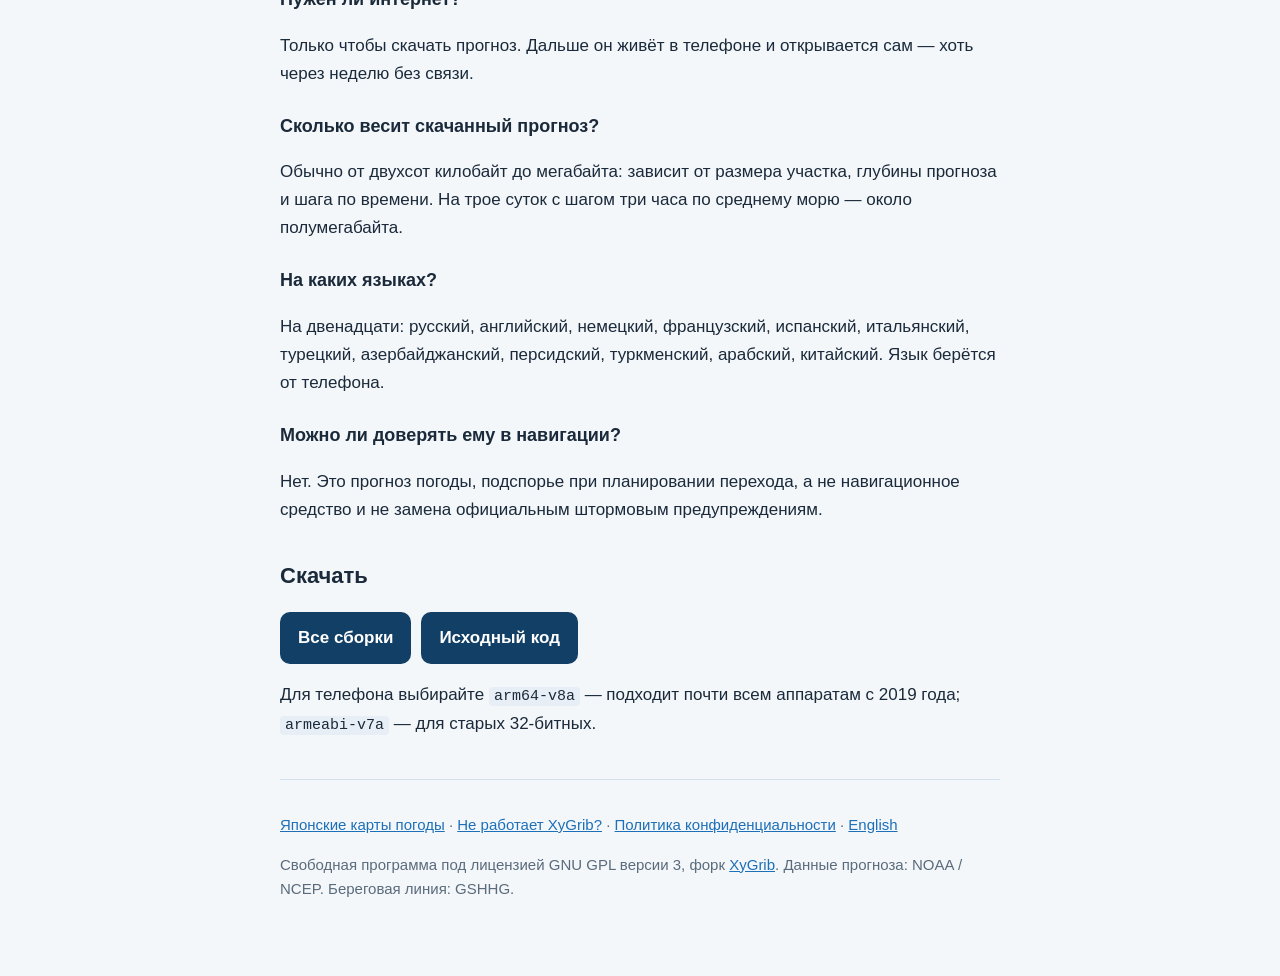
==== commit b1b5f457: "Заголовки, описания и страница про японские карты погоды" ====
--- a/docs/index.html
+++ b/docs/index.html
@@ -2,14 +2,14 @@
 <html lang="ru">
 <meta charset="utf-8">
 <meta name="viewport" content="width=device-width, initial-scale=1">
-<title>MAKGrib — GRIB на телефоне: прогноз ветра и волнения для моря</title>
-<meta name="description" content="Бесплатное приложение для просмотра морских прогнозов GRIB на Android, Windows, Linux и macOS: ветер, порывы, волнение, давление, температура воды. Работает без интернета, без подписки и регистрации. XyGrib на телефоне.">
+<title>Погода для моряков: карта ветра и волнения на телефоне — MAKGrib</title>
+<meta name="description" content="Погода для моряков: карта ветра, волнения и давления на телефоне и компьютере. Бесплатная программа для морских прогнозов GRIB — Android, Windows, Linux, macOS. Работает без интернета, без подписки и регистрации. XyGrib на телефоне.">
 <link rel="canonical" href="https://sermakarkz.github.io/MAKGrib/">
 <link rel="alternate" hreflang="ru" href="https://sermakarkz.github.io/MAKGrib/">
 <link rel="alternate" hreflang="en" href="https://sermakarkz.github.io/MAKGrib/index-en.html">
 <link rel="alternate" hreflang="x-default" href="https://sermakarkz.github.io/MAKGrib/">
-<meta property="og:title" content="MAKGrib — GRIB на телефоне: прогноз ветра и волнения">
-<meta property="og:description" content="Морские прогнозы на Android и компьютере. Бесплатно, без подписки, работает без интернета.">
+<meta property="og:title" content="Погода для моряков: карта ветра и волнения на телефоне">
+<meta property="og:description" content="Карта погоды для моряков на Android и компьютере. Бесплатно, без подписки, работает без интернета.">
 <meta property="og:type" content="website">
 <meta property="og:url" content="https://sermakarkz.github.io/MAKGrib/">
 <meta property="og:image" content="https://sermakarkz.github.io/MAKGrib/img/route.png">
@@ -22,7 +22,7 @@
   "name": "MAKGrib",
   "applicationCategory": "TravelApplication",
   "operatingSystem": "Android 9+, Windows, Linux, macOS",
-  "description": "Просмотр морских прогнозов погоды в формате GRIB: ветер, порывы, волнение, давление, температура воды. Прокладка маршрута с расчётом времени прихода. Работает без интернета.",
+  "description": "Погода для моряков: карта ветра, волнения, давления и температуры воды в формате GRIB. Прокладка маршрута с расчётом времени прихода. Работает без интернета.",
   "url": "https://sermakarkz.github.io/MAKGrib/",
   "downloadUrl": "https://github.com/sermakarkz/MAKGrib/releases",
   "license": "https://www.gnu.org/licenses/gpl-3.0.html",
@@ -33,9 +33,10 @@
 </script>
 
 <header><div class="in">
-  <h1>MAKGrib — прогноз ветра и волнения на телефоне</h1>
-  <p>Морская погода в формате GRIB: на Android, Windows, Linux и macOS.
-     Бесплатно, без подписки и регистрации, работает без интернета.</p>
+  <h1>Погода для моряков — карта ветра и волнения на телефоне</h1>
+  <p>MAKGrib: морские прогнозы в формате GRIB на Android, Windows, Linux
+     и macOS. Бесплатно, без подписки и регистрации, работает без
+     интернета.</p>
 </div></header>
 
 <main>
@@ -101,12 +102,23 @@
   <table>
     <tr><th>Море</th><th>Ветер, давление, температура</th><th>Волнение</th></tr>
     <tr><td>Океаны, Средиземное, Северное, Балтика</td><td>есть</td><td>есть</td></tr>
-    <tr><td>Чёрное, Азовское, <b>Каспий</b></td><td>есть</td><td>пока нет</td></tr>
+    <tr><td>Чёрное, Азовское, <b>Каспий</b></td><td>есть</td><td>есть</td></tr>
+    <tr><td>Охотское, Японское, Берингово, Камчатка</td><td>есть</td><td>есть</td></tr>
   </table>
-  <p>Модель волнения NOAA не считает замкнутые бассейны — это её
-     свойство, а не недостаток программы. Волнение для Каспия, Чёрного и
-     Азовского морей будем брать у немецкой метеослужбы: их модель эти
-     моря покрывает, проверено.</p>
+  <p>Волновая модель NOAA замкнутые бассейны не считает — это её
+     свойство, а не недостаток программы: на Каспии у неё нет ни одной
+     точки волнения, проверено замером. Поэтому волнение для Каспия,
+     Чёрного и Азовского морей программа берёт у немецкой метеослужбы и
+     подкладывает в тот же файл. Человеку выбирать ничего не надо.</p>
+
+  <h3>Дальний Восток</h3>
+  <p>Охотское, Японское и Берингово моря, Курилы и Камчатка покрыты
+     полностью — и ветром, и волнением. Тем, кто работает в этих водах,
+     может пригодиться разбор
+     <a href="japan.html">японских факсимильных карт погоды</a>:
+     расписание передач JMH, частоты и расшифровка кодов ASAS, FSAS,
+     AWPN. Карта и GRIB друг друга не заменяют, но вместе дают полную
+     картину.</p>
 
   <h2>Чем отличается от Windy и других</h2>
   <p>Windy прекрасен, пока есть связь. В море её нет. MAKGrib держит
@@ -145,7 +157,9 @@
      32-битных.</p>
 
   <footer>
-    <p><a href="privacy.html">Политика конфиденциальности</a> ·
+    <p><a href="japan.html">Японские карты погоды</a> ·
+       <a href="xygrib.html">Не работает XyGrib?</a> ·
+       <a href="privacy.html">Политика конфиденциальности</a> ·
        <a href="index-en.html">English</a></p>
     <p>Свободная программа под лицензией GNU GPL версии 3, форк
        <a href="https://github.com/opengribs/XyGrib">XyGrib</a>.
@@ -161,7 +175,8 @@
     {"@type":"Question","name":"Сколько стоит MAKGrib?","acceptedAnswer":{"@type":"Answer","text":"Нисколько. Ни платных функций, ни подписки, ни рекламы."}},
     {"@type":"Question","name":"Нужен ли интернет для прогноза?","acceptedAnswer":{"@type":"Answer","text":"Только чтобы скачать прогноз. Дальше он хранится в телефоне и открывается без связи."}},
     {"@type":"Question","name":"Есть ли XyGrib для Android?","acceptedAnswer":{"@type":"Answer","text":"Официальной версии XyGrib для Android нет. MAKGrib — форк XyGrib с экраном, сделанным под телефон."}},
-    {"@type":"Question","name":"Показывает ли программа волнение на Каспии?","acceptedAnswer":{"@type":"Answer","text":"Пока нет: модель волнения NOAA не считает замкнутые бассейны. Ветер, давление и температура на Каспии есть."}}
+    {"@type":"Question","name":"Показывает ли программа волнение на Каспии?","acceptedAnswer":{"@type":"Answer","text":"Да. Волновая модель NOAA замкнутые бассейны не считает, поэтому волнение для Каспия, Чёрного и Азовского морей программа берёт у немецкой метеослужбы и подкладывает в тот же файл."}},
+    {"@type":"Question","name":"Где взять японские карты погоды для моряков?","acceptedAnswer":{"@type":"Answer","text":"Японская метеослужба передаёт факсимильные карты на частотах 3622,5, 7795 и 13988,5 кГц, позывной JMH Токио. Расписание передач и расшифровка кодов ASAS, FSAS, AWPN — на отдельной странице."}}
   ]
 }
 </script>
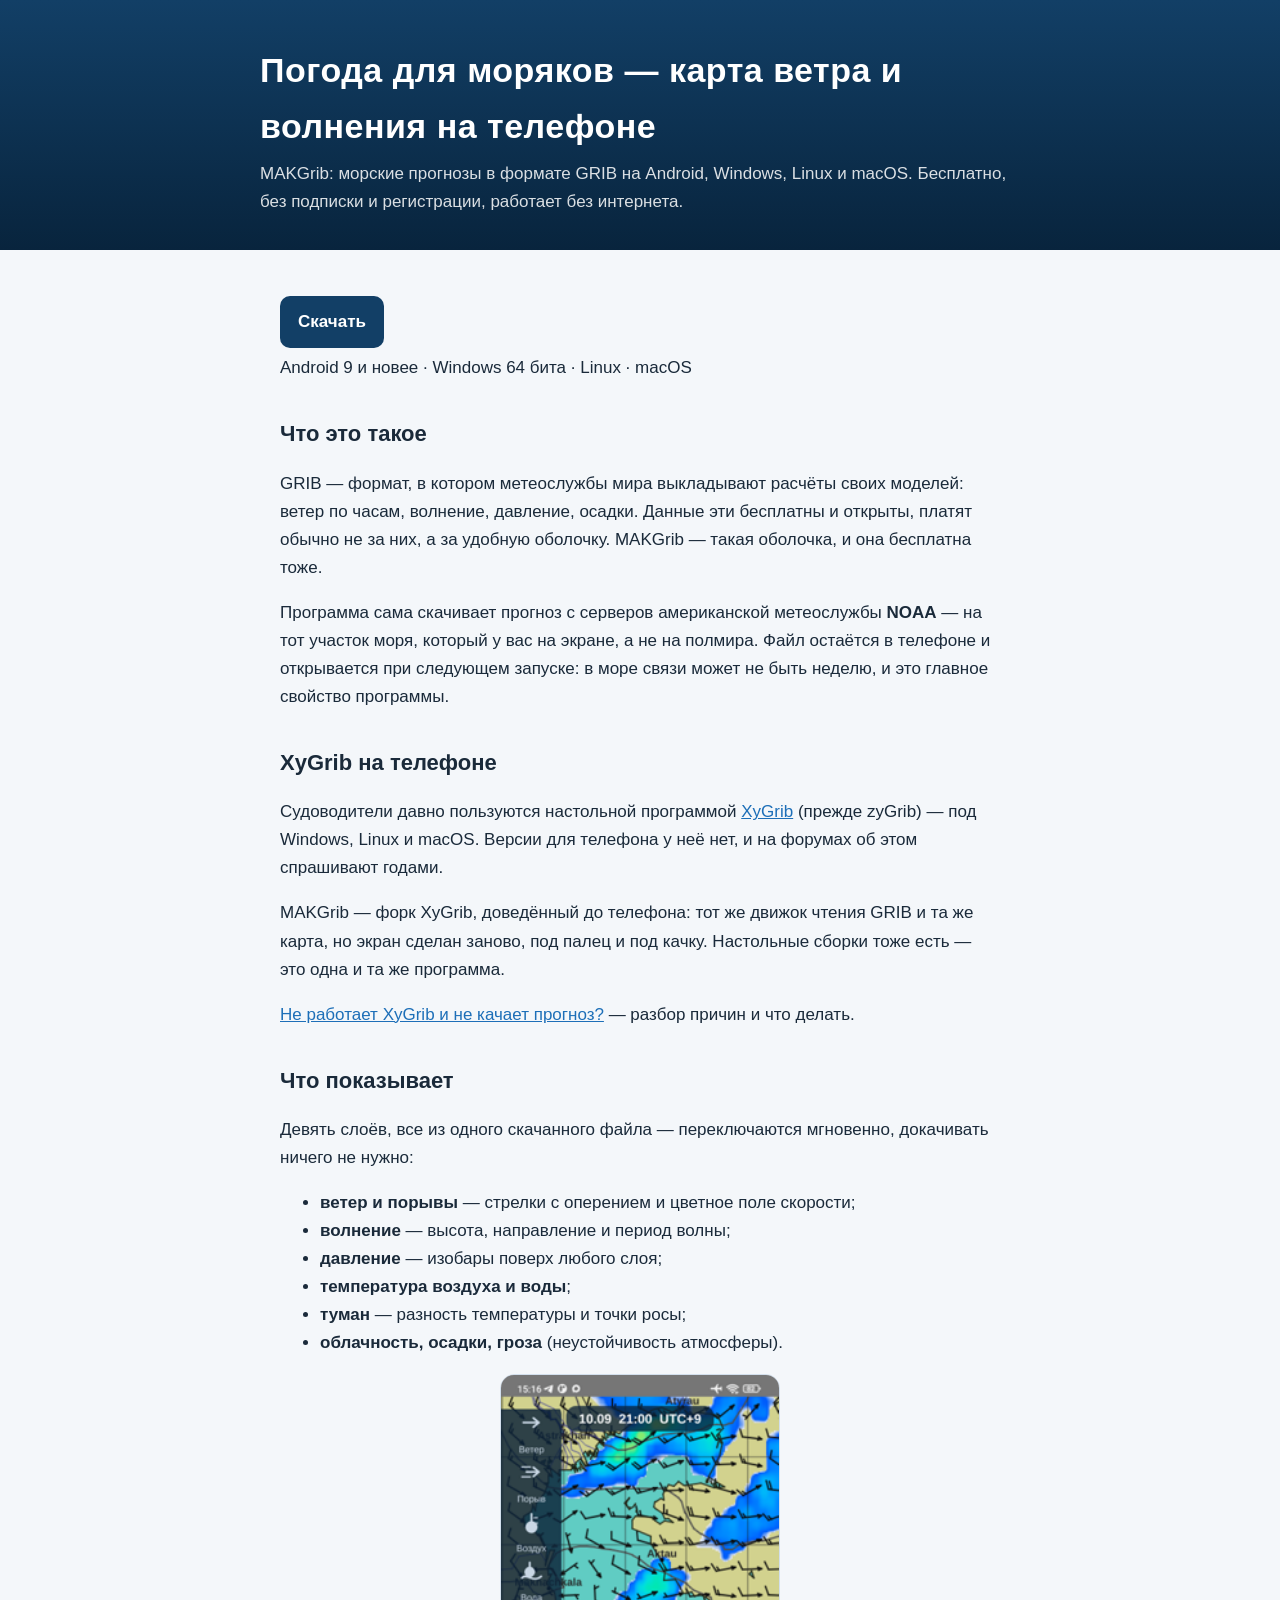
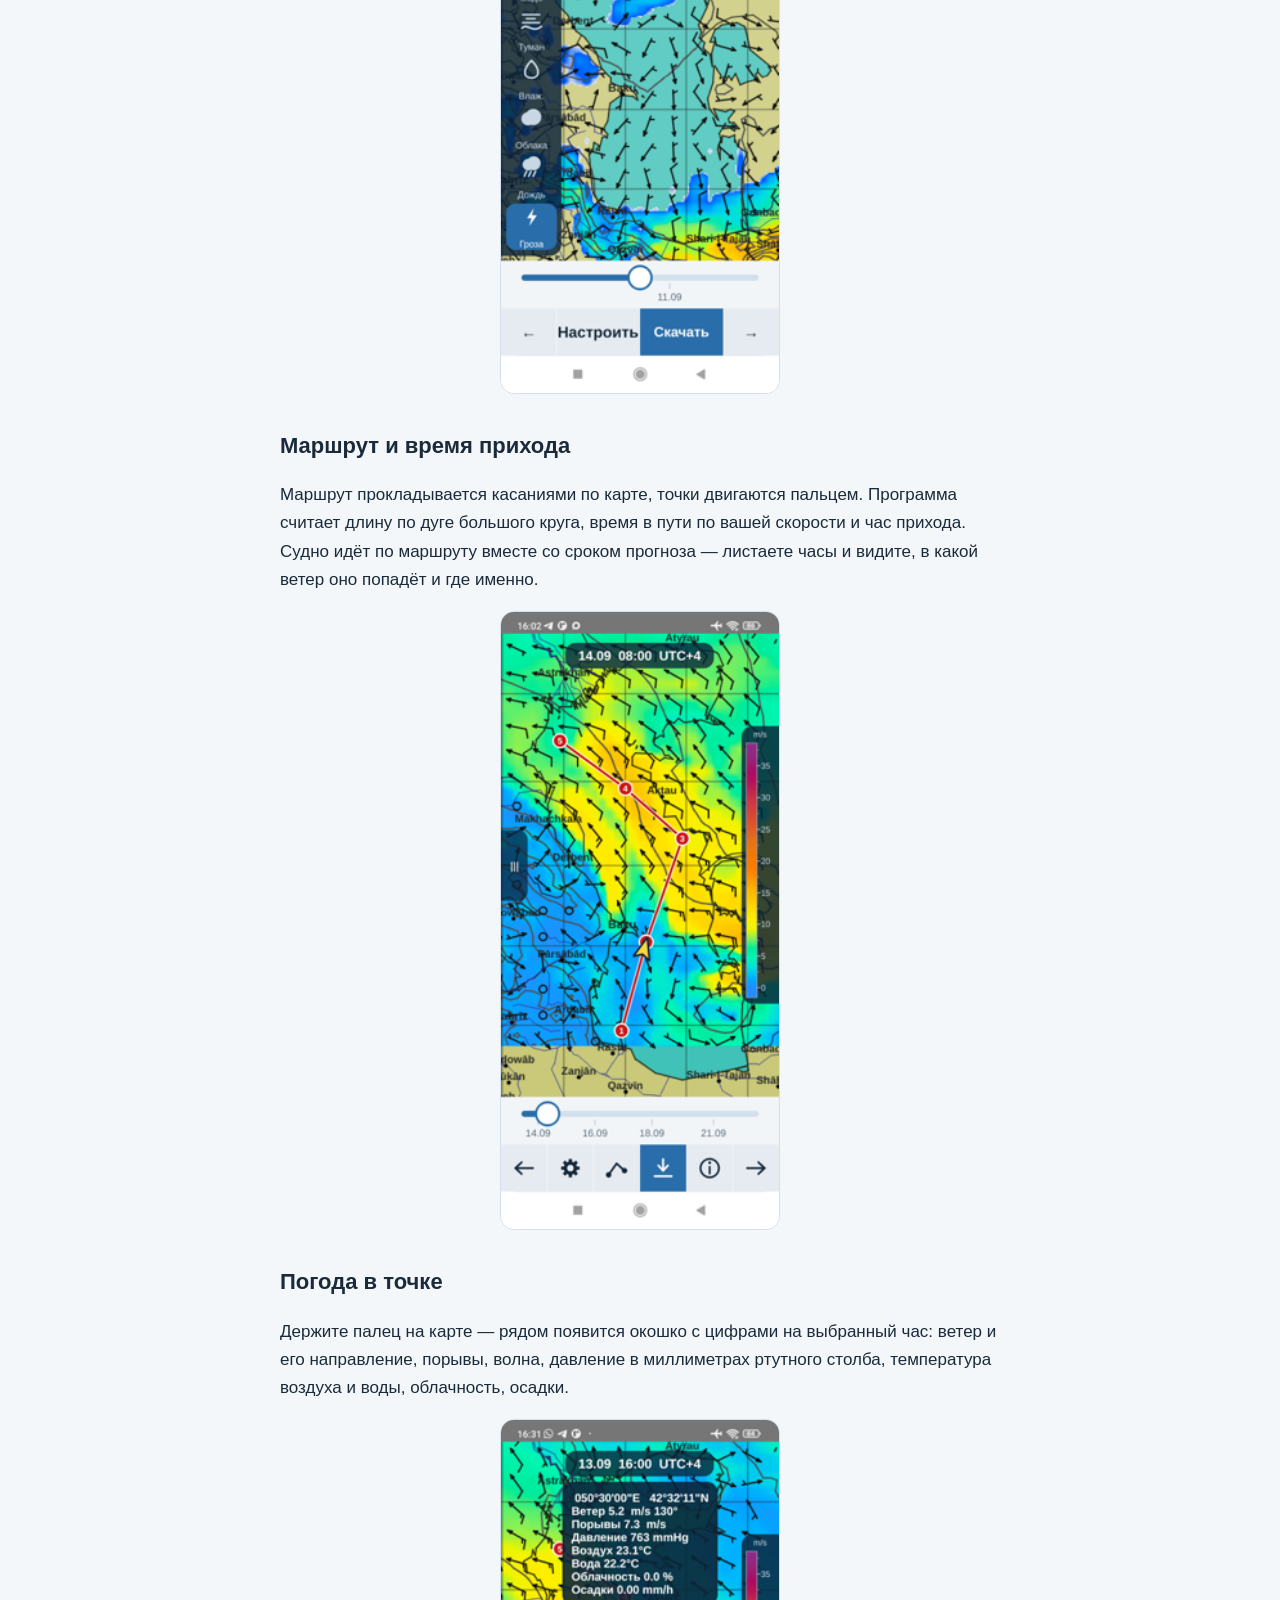
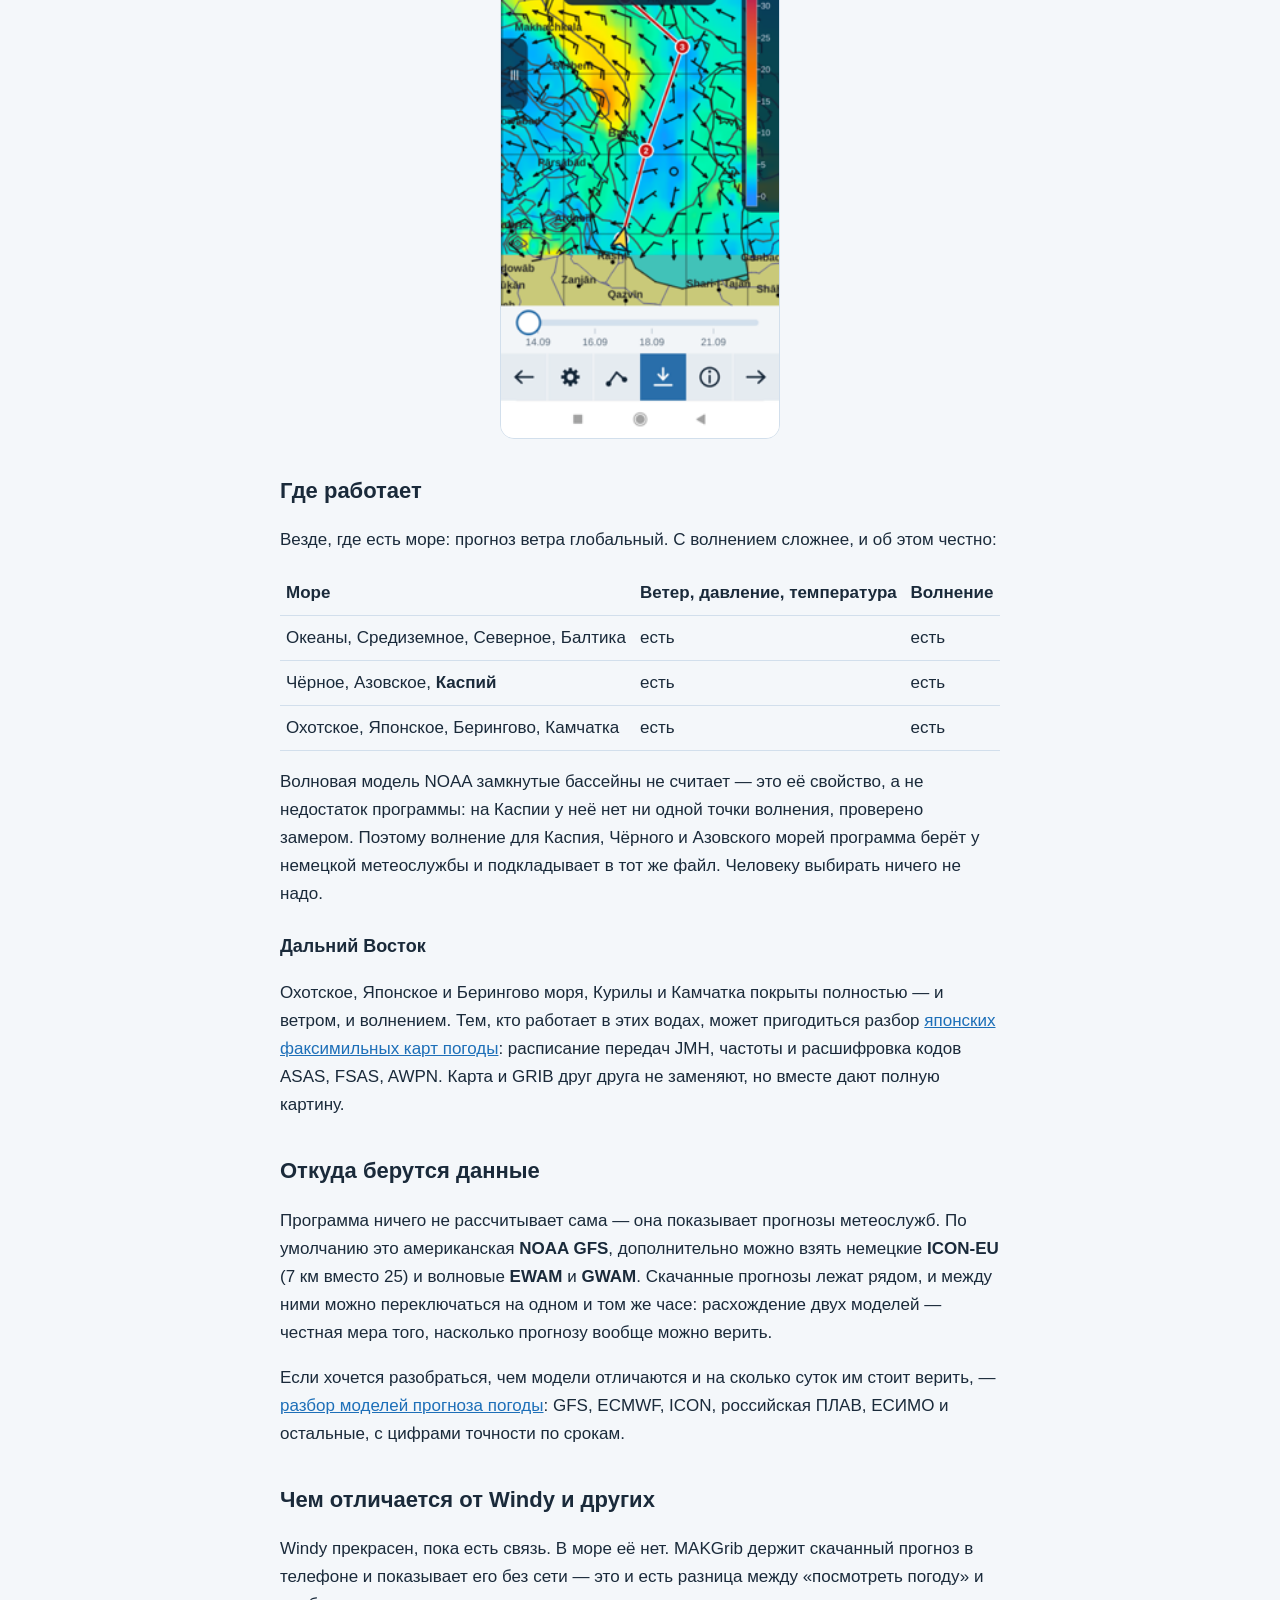
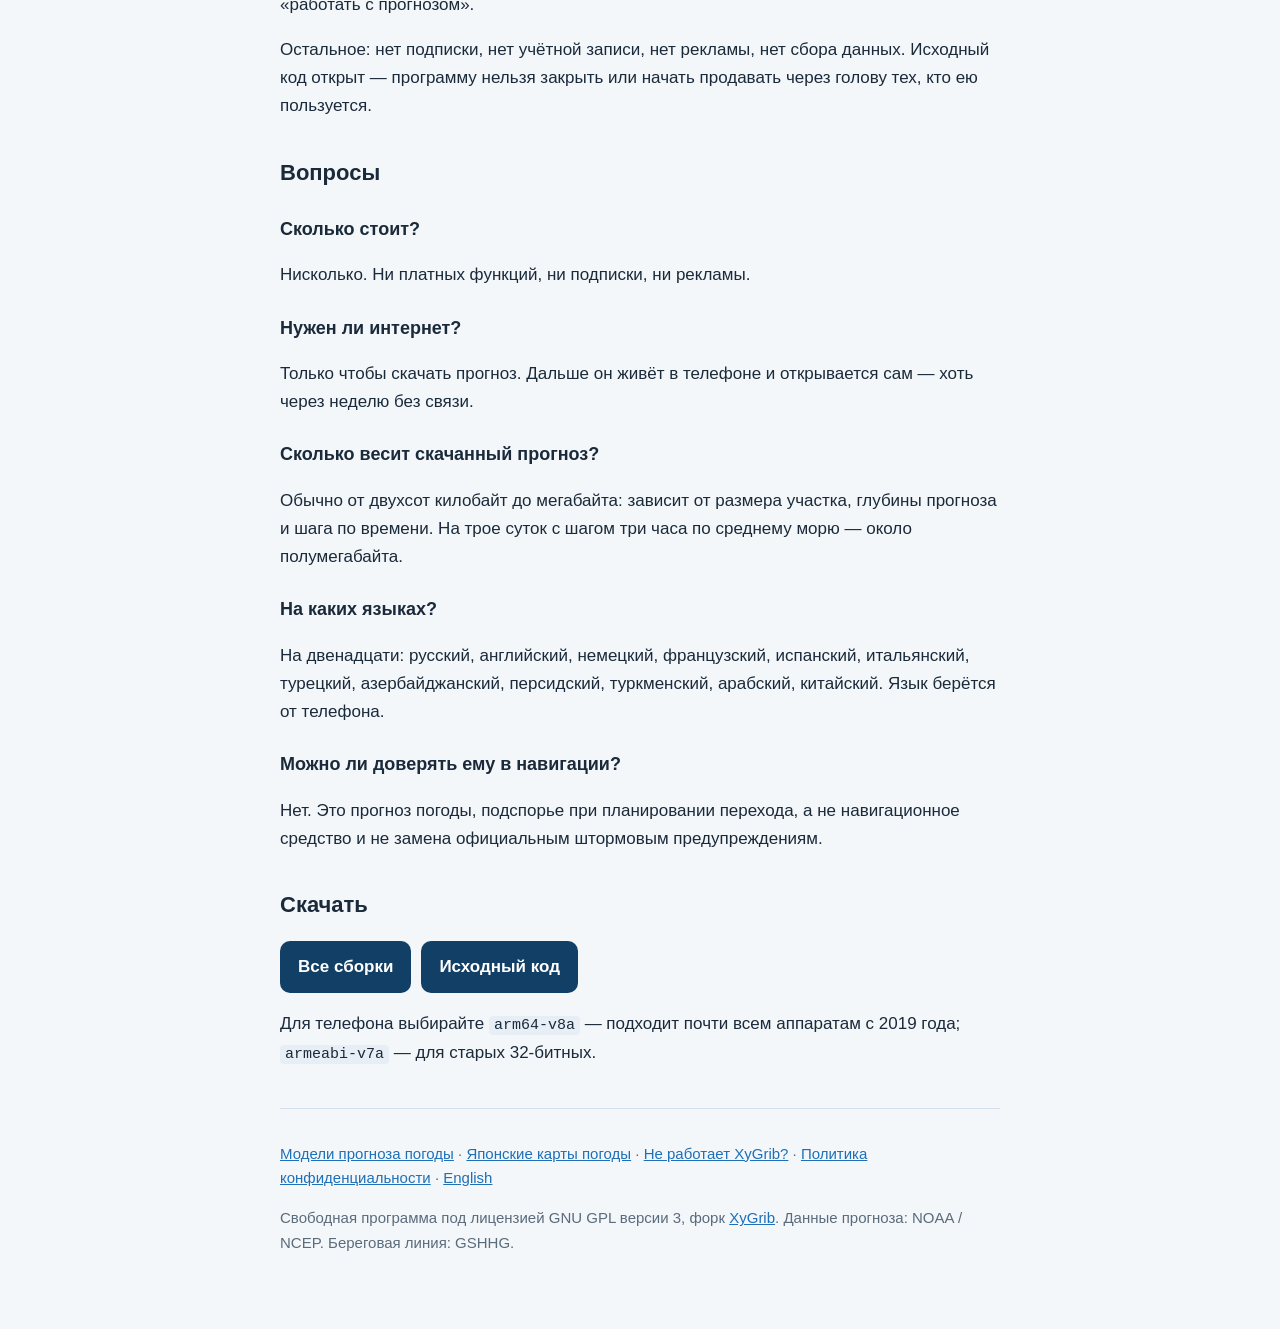
==== commit e56bcc11: "Разбор моделей прогноза погоды" ====
--- a/docs/index.html
+++ b/docs/index.html
@@ -120,6 +120,18 @@
      AWPN. Карта и GRIB друг друга не заменяют, но вместе дают полную
      картину.</p>
 
+  <h2>Откуда берутся данные</h2>
+  <p>Программа ничего не рассчитывает сама — она показывает прогнозы
+     метеослужб. По умолчанию это американская <b>NOAA GFS</b>, дополнительно
+     можно взять немецкие <b>ICON-EU</b> (7 км вместо 25) и волновые
+     <b>EWAM</b> и <b>GWAM</b>. Скачанные прогнозы лежат рядом, и между
+     ними можно переключаться на одном и том же часе: расхождение двух
+     моделей — честная мера того, насколько прогнозу вообще можно верить.</p>
+  <p>Если хочется разобраться, чем модели отличаются и на сколько суток им
+     стоит верить, — <a href="models.html">разбор моделей прогноза
+     погоды</a>: GFS, ECMWF, ICON, российская ПЛАВ, ЕСИМО и остальные, с
+     цифрами точности по срокам.</p>
+
   <h2>Чем отличается от Windy и других</h2>
   <p>Windy прекрасен, пока есть связь. В море её нет. MAKGrib держит
      скачанный прогноз в телефоне и показывает его без сети — это и есть
@@ -157,7 +169,8 @@
      32-битных.</p>
 
   <footer>
-    <p><a href="japan.html">Японские карты погоды</a> ·
+    <p><a href="models.html">Модели прогноза погоды</a> ·
+       <a href="japan.html">Японские карты погоды</a> ·
        <a href="xygrib.html">Не работает XyGrib?</a> ·
        <a href="privacy.html">Политика конфиденциальности</a> ·
        <a href="index-en.html">English</a></p>
